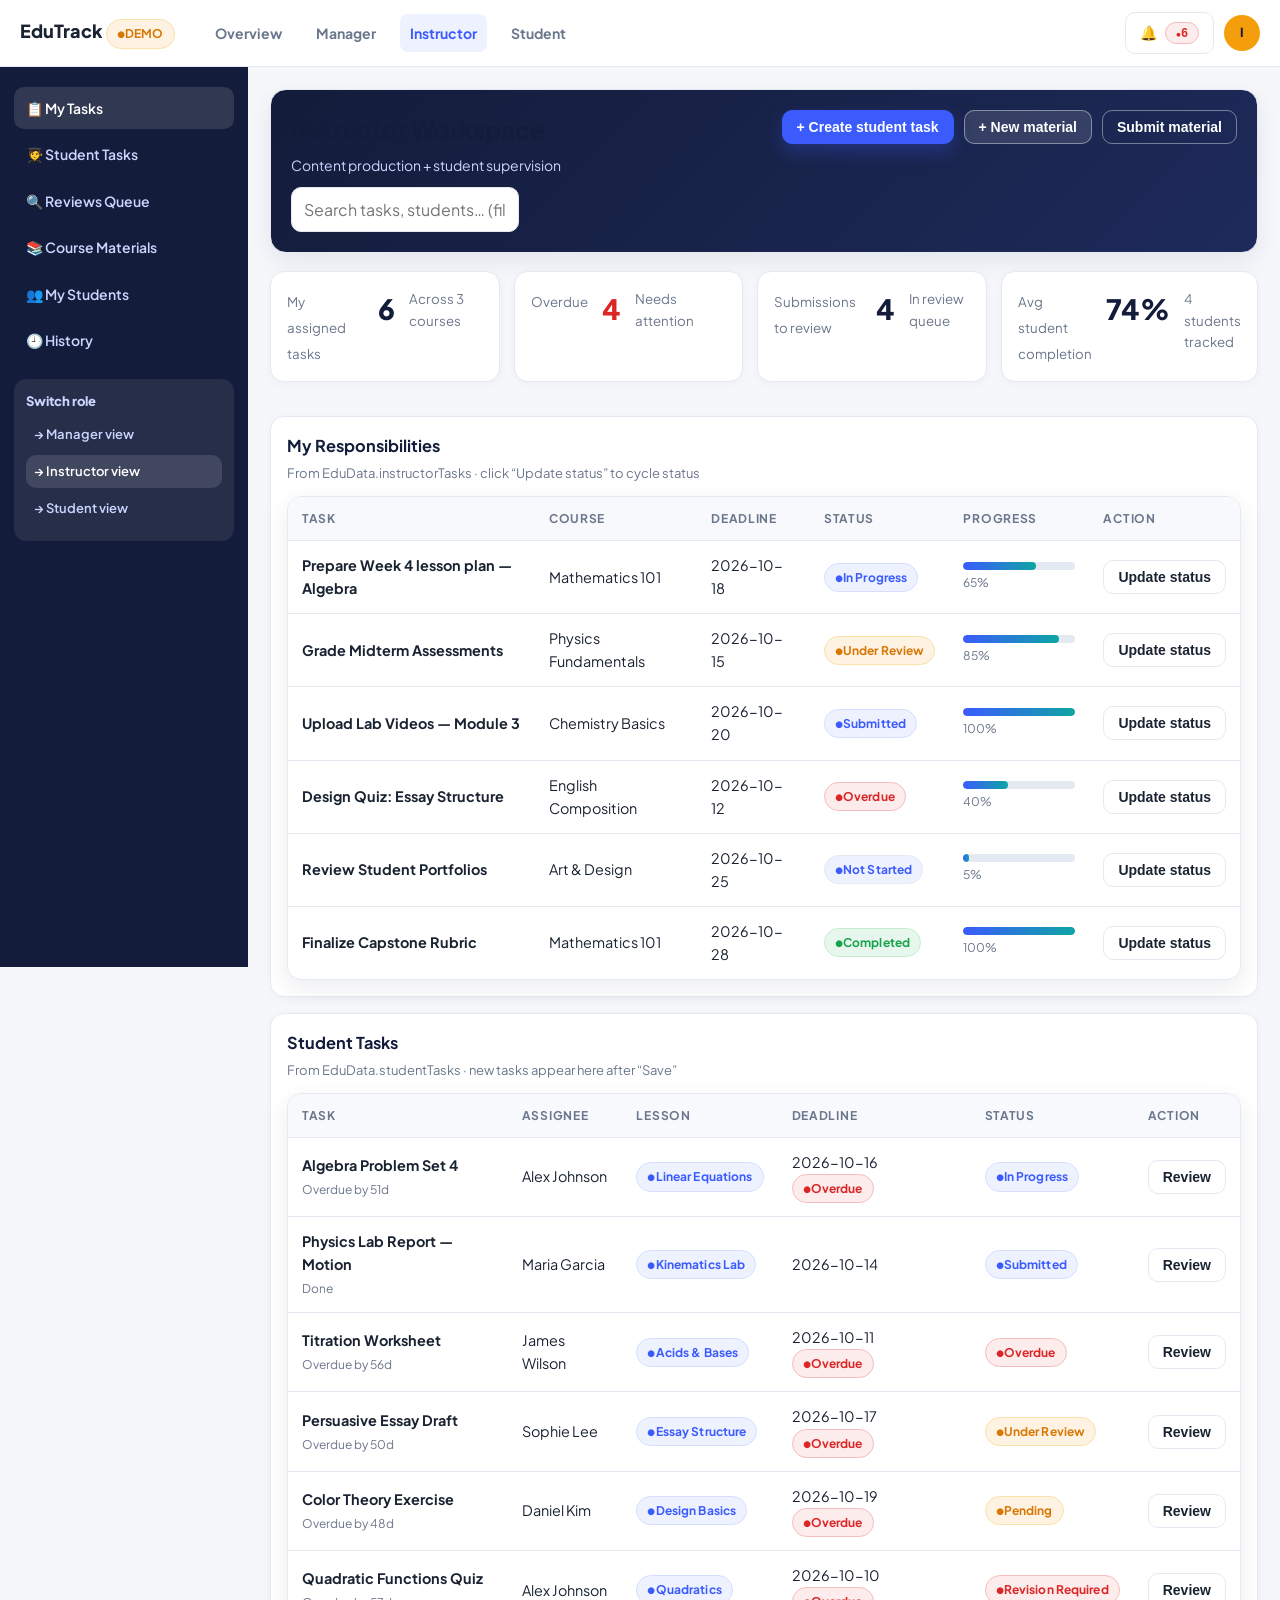
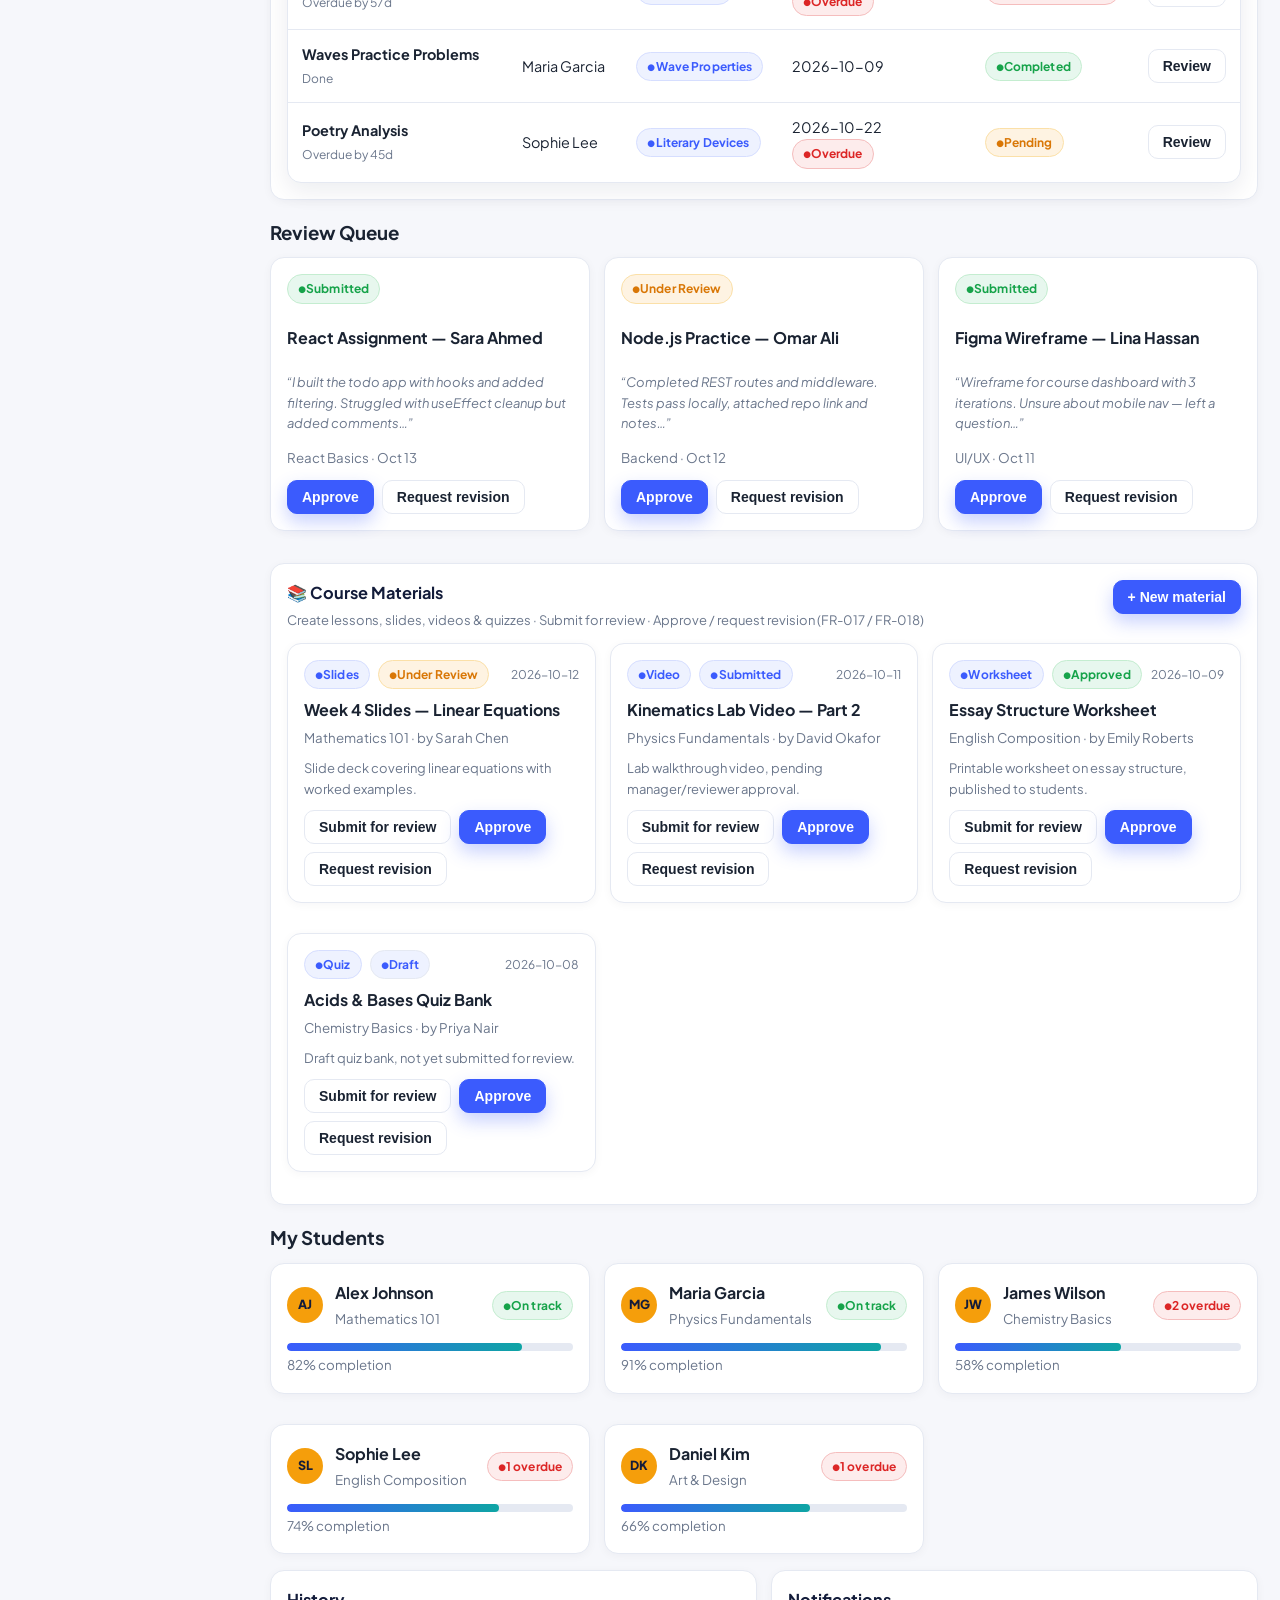
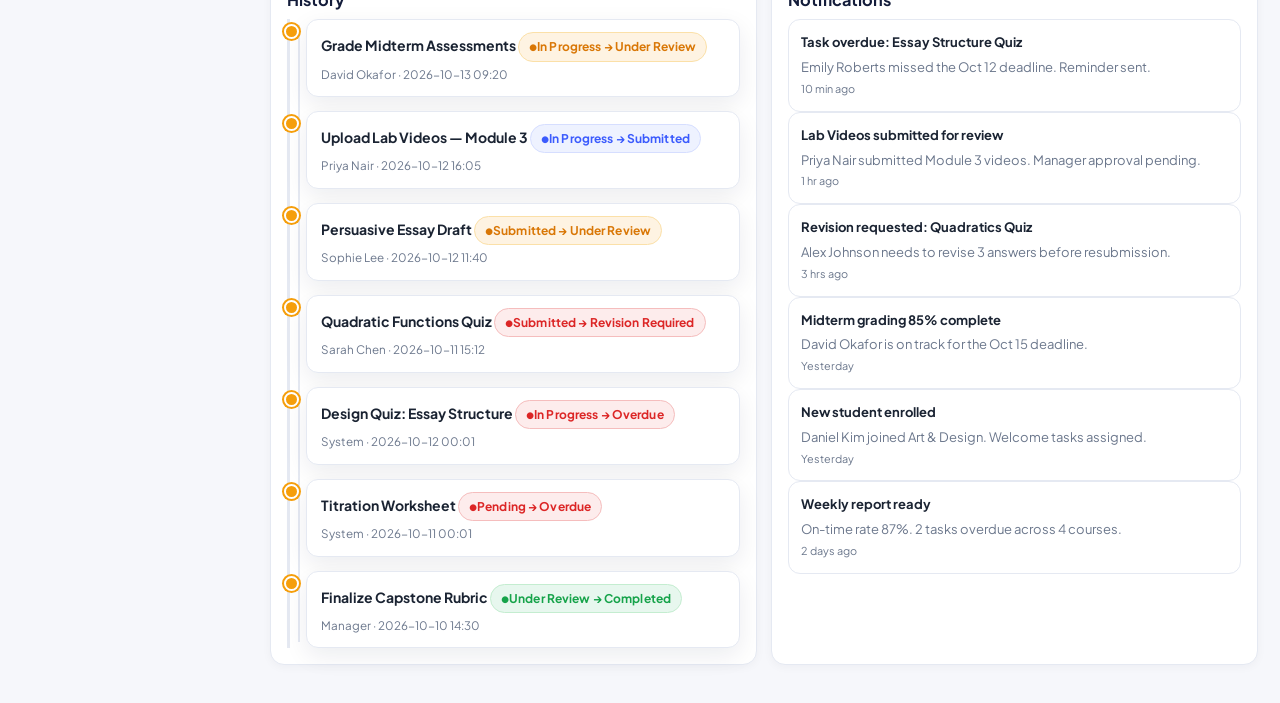
==== instructor.html @ 5b1f545c "feat: instructor and student workspaces with shared app logic - Instructor: responsibilities, studen" ====
<!DOCTYPE html>
<html lang="en">
<head>
<meta charset="UTF-8">
<meta name="viewport" content="width=device-width, initial-scale=1.0">
<title>EduTrack Demo — Instructor Workspace</title>
<link rel="stylesheet" href="css/style.css">
<link rel="preconnect" href="https://fonts.googleapis.com">
<link rel="preconnect" href="https://fonts.gstatic.com" crossorigin>
<link href="https://fonts.googleapis.com/css2?family=Plus+Jakarta+Sans:wght@400;500;600;700;800&display=swap" rel="stylesheet">
<script src="js/data.js" defer></script>
<script src="js/app.js" defer></script>
<style>
  body{font-family:'Plus Jakarta Sans',system-ui,sans-serif;background:var(--bg,#F6F7FB);color:var(--text,#1A2332);margin:0;}
  .layout{display:flex;min-height:calc(100vh - 64px);}
  .sidebar{width:240px;background:var(--navy-900,#131C3A);color:#CBD5FF;padding:20px 14px;flex-shrink:0;}
  .sidebar a{display:flex;gap:10px;align-items:center;color:#CBD5FF;text-decoration:none;padding:10px 12px;border-radius:10px;font-size:14px;font-weight:600;margin-bottom:4px;}
  .sidebar a.active,.sidebar a:hover{background:rgba(255,255,255,.12);color:#fff;}
  .sidebar .role-box{margin-top:18px;background:rgba(255,255,255,.08);border-radius:12px;padding:12px;font-size:13px;}
  .sidebar .role-box a{padding:6px 8px;font-size:13px;}
  main{flex:1;padding:22px;max-width:1200px;width:100%;}
  .topbar{display:flex;justify-content:space-between;align-items:flex-start;gap:14px;margin-bottom:18px;flex-wrap:wrap;background:linear-gradient(135deg,var(--navy-900,#131C3A),var(--navy-800,#1E2A5A));color:#fff;border-radius:16px;padding:20px;}
  .topbar h1{margin:0;font-size:24px;}
  .topbar p{margin:6px 0 0;color:#CBD5FF;font-size:14px;}
  .topbar .actions{display:flex;gap:10px;flex-wrap:wrap;}
  .kpi-row{display:grid;grid-template-columns:repeat(4,1fr);gap:14px;margin-bottom:18px;}
  .kpi-card .kpi-value{font-size:28px;font-weight:800;margin:6px 0;}
  .kpi-card small{color:var(--muted,#6B778C);}
  .table-wrap{overflow-x:auto;}
  table{width:100%;border-collapse:collapse;font-size:14px;}
  th,td{text-align:left;padding:10px 12px;border-bottom:1px solid var(--border,#E5E9F2);}
  th{color:var(--muted,#6B778C);font-size:12px;text-transform:uppercase;letter-spacing:.04em;}
  .badge{display:inline-block;padding:4px 10px;border-radius:999px;font-size:12px;font-weight:700;background:var(--primary-light,#EEF2FF);color:var(--primary,#3B5BFD);}
  .badge-primary{background:var(--primary-light,#EEF2FF);color:var(--primary,#3B5BFD);}
  .badge-success{background:#E7F7EE;color:var(--success,#16A34A);}
  .badge-warning{background:#FEF3E2;color:var(--warning,#D97706);}
  .badge-danger{background:#FDECEC;color:var(--danger,#DC2626);}
  .badge-muted{background:#EEF1F6;color:var(--muted,#6B778C);}
  .progress-track{background:var(--border,#E5E9F2);border-radius:999px;height:8px;overflow:hidden;}
  .progress-fill{background:linear-gradient(90deg,var(--primary,#3B5BFD),var(--teal,#0EA5A4));height:100%;border-radius:999px;}
  .avatar{width:36px;height:36px;border-radius:50%;background:var(--amber,#F59E0B);color:#131C3A;font-weight:800;display:flex;align-items:center;justify-content:center;flex-shrink:0;}
  .navbar{display:flex;align-items:center;gap:18px;padding:12px 20px;background:#fff;border-bottom:1px solid var(--border,#E5E9F2);position:sticky;top:0;z-index:50;}
  .nav-links{display:flex;gap:14px;margin-left:12px;}
  .nav-links a{text-decoration:none;color:var(--muted,#6B778C);font-weight:700;font-size:14px;padding:8px 10px;border-radius:8px;}
  .nav-links a.active,.nav-links a:hover{color:var(--primary,#3B5BFD);background:var(--primary-light,#EEF2FF);}
  .btn{border:1px solid var(--border,#E5E9F2);background:#fff;border-radius:10px;padding:9px 14px;font-weight:700;font-size:14px;cursor:pointer;}
  .btn-primary{background:var(--primary,#3B5BFD);color:#fff;border-color:var(--primary,#3B5BFD);}
  .btn-ghost{background:#fff;color:var(--text,#1A2332);}
  .card{background:var(--card,#fff);border:1px solid var(--border,#E5E9F2);border-radius:14px;padding:16px;margin-bottom:16px;box-shadow:0 2px 10px rgba(19,28,58,.04);}
  .grid-3{display:grid;grid-template-columns:repeat(3,1fr);gap:14px;}
  .grid-2{display:grid;grid-template-columns:repeat(2,1fr);gap:14px;}
  .bell-wrap{position:relative;}
  .bell-dropdown{position:absolute;right:0;top:44px;width:320px;background:#fff;border:1px solid var(--border,#E5E9F2);border-radius:12px;box-shadow:0 12px 32px rgba(0,0,0,.14);z-index:100;max-height:360px;overflow:auto;}
  .notification-item{padding:12px;border-bottom:1px solid var(--border,#E5E9F2);font-size:13px;}
  .timeline{border-left:3px solid var(--border,#E5E9F2);padding-left:16px;display:flex;flex-direction:column;gap:14px;}
  .timeline-item{position:relative;font-size:14px;}
  .timeline-item::before{content:'';position:absolute;left:-23px;top:4px;width:11px;height:11px;border-radius:50%;background:var(--amber,#F59E0B);border:2px solid #fff;box-shadow:0 0 0 2px var(--amber,#F59E0B);}
  .modal{position:fixed;inset:0;background:rgba(19,28,58,.55);display:flex;align-items:center;justify-content:center;z-index:200;padding:16px;}
  .modal[hidden]{display:none;}
  .modal-card{background:#fff;border-radius:16px;padding:20px;width:100%;max-width:480px;}
  .modal-card label{display:block;font-size:13px;font-weight:700;margin:10px 0 6px;}
  .modal-card input,.modal-card select{width:100%;padding:10px;border:1px solid var(--border,#E5E9F2);border-radius:10px;font:inherit;box-sizing:border-box;}
  .reveal{opacity:0;transform:translateY(12px);transition:opacity .5s ease,transform .5s ease;}
  .reveal.visible{opacity:1;transform:none;}
  .search{padding:9px 12px;border:1px solid var(--border,#E5E9F2);border-radius:10px;font:inherit;min-width:200px;}
  .menu-btn{display:none;}
  @media(max-width:980px){.kpi-row{grid-template-columns:repeat(2,1fr);}.grid-3,.grid-2{grid-template-columns:1fr;}}
  @media(max-width:820px){
    .sidebar{position:fixed;left:0;top:0;bottom:0;z-index:150;transform:translateX(-105%);transition:transform .25s ease;height:100vh;overflow:auto;}
    .sidebar.open{transform:none;}
    .menu-btn{display:inline-block;}
    .nav-links{display:none;}
    main{padding:14px;}
  }
</style>
</head>
<body>
<nav class="navbar">
  <button class="btn btn-ghost menu-btn" data-sidebar-toggle aria-label="Toggle sidebar">☰</button>
  <div style="font-weight:800;font-size:18px;">EduTrack <span class="badge badge-warning">DEMO</span></div>
  <div class="nav-links">
    <a href="index.html">Overview</a>
    <a href="manager.html">Manager</a>
    <a href="instructor.html" class="active">Instructor</a>
    <a href="student.html">Student</a>
  </div>
  <div style="margin-left:auto;display:flex;gap:10px;align-items:center;">
    <div class="bell-wrap">
      <button class="btn btn-ghost" data-bell id="bellBtn" aria-label="Notifications">🔔 <span class="badge badge-danger" id="bellCount" data-bell-count>4</span></button>
      <div id="bellDropdown" data-bell-dropdown class="bell-dropdown" hidden>
        <div class="notification-item"><strong>New submission</strong><p style="color:var(--muted)">Sara submitted React Assignment</p></div>
        <div class="notification-item"><strong>Deadline approaching</strong><p style="color:var(--muted)">State Management lesson due soon</p></div>
      </div>
    </div>
    <div class="avatar" title="Instructor">I</div>
  </div>
</nav>

<div class="layout">
  <aside class="sidebar" id="sidebar">
    <a href="#my-tasks" class="active">📋 My Tasks</a>
    <a href="#student-tasks">🧑‍🎓 Student Tasks</a>
    <a href="#reviews">🔍 Reviews Queue</a>
    <a href="#materials">📚 Course Materials</a>
    <a href="#students">👥 My Students</a>
    <a href="#history">🕘 History</a>
    <div class="role-box">
      <div style="font-weight:800;margin-bottom:6px;">Switch role</div>
      <a href="manager.html">→ Manager view</a>
      <a href="instructor.html" class="active">→ Instructor view</a>
      <a href="student.html">→ Student view</a>
    </div>
  </aside>

  <main>
    <div class="topbar reveal visible">
      <div>
        <h1>Instructor Workspace</h1>
        <p>Content production + student supervision</p>
        <div style="margin-top:10px;"><input id="searchInput" data-search class="search" placeholder="Search tasks, students… (filters tables)"></div>
      </div>
      <div class="actions">
        <button class="btn btn-primary" id="openTaskModalBtn">+ Create student task</button>
        <button class="btn btn-ghost" id="openMaterialModalBtn" style="color:#fff;border-color:rgba(255,255,255,.4);background:rgba(255,255,255,.12);">+ New material</button>
        <button class="btn btn-ghost" id="submitMaterialBtn" style="color:#fff;border-color:rgba(255,255,255,.4);background:transparent;">Submit material</button>
      </div>
    </div>

    <div class="kpi-row">
      <div class="card kpi-card reveal"><div><small>My assigned tasks</small></div><div class="kpi-value" id="kpiMyTasks" data-count="5">5</div><small>Across 3 courses</small></div>
      <div class="card kpi-card reveal"><div><small>Overdue</small></div><div class="kpi-value" id="kpiOverdue" data-count="1" style="color:var(--danger)">1</div><small>Needs attention</small></div>
      <div class="card kpi-card reveal"><div><small>Submissions to review</small></div><div class="kpi-value" id="kpiToReview" data-count="3">3</div><small>In review queue</small></div>
      <div class="card kpi-card reveal"><div><small>Avg student completion</small></div><div class="kpi-value" id="kpiAvgCompletion" data-count="68" data-suffix="%">68%</div><small>4 students tracked</small></div>
    </div>

    <div class="card reveal" id="my-tasks">
      <h3 style="margin:0 0 4px;">My Responsibilities</h3>
      <p style="color:var(--muted);font-size:13px;margin:0 0 12px;">From EduData.instructorTasks · click “Update status” to cycle status</p>
      <div class="table-wrap">
        <table>
          <thead><tr><th>Task</th><th>Course</th><th>Deadline</th><th>Status</th><th>Progress</th><th>Action</th></tr></thead>
          <tbody id="instructorTasksBody">
            <tr data-searchable><td><strong>Design Quiz: React Basics</strong></td><td>Frontend</td><td>2026-10-18</td><td><span class="badge badge-primary">In Progress</span></td><td><div class="progress-track"><div class="progress-fill" data-progress="60" style="width:60%"></div></div><small>60%</small></td><td><button class="btn btn-ghost" onclick="EduApp.toast('Status updated')">Update status</button></td></tr>
            <tr data-searchable><td><strong>Record Lesson: State Management</strong></td><td>Frontend</td><td>2026-10-12</td><td><span class="badge badge-danger">Overdue</span></td><td><div class="progress-track"><div class="progress-fill" data-progress="30" style="width:30%"></div></div><small>30%</small></td><td><button class="btn btn-ghost" onclick="EduApp.toast('Status updated')">Update status</button></td></tr>
            <tr data-searchable><td><strong>Review Curriculum: Node.js</strong></td><td>Backend</td><td>2026-10-20</td><td><span class="badge badge-muted">Not Started</span></td><td><div class="progress-track"><div class="progress-fill" data-progress="0" style="width:0%"></div></div><small>0%</small></td><td><button class="btn btn-ghost" onclick="EduApp.toast('Status updated')">Update status</button></td></tr>
            <tr data-searchable><td><strong>Prepare Slides: UI/UX Principles</strong></td><td>Design</td><td>2026-10-22</td><td><span class="badge badge-success">Completed</span></td><td><div class="progress-track"><div class="progress-fill" data-progress="100" style="width:100%"></div></div><small>100%</small></td><td><button class="btn btn-ghost" onclick="EduApp.toast('Status updated')">Update status</button></td></tr>
            <tr data-searchable><td><strong>Submit Monthly Report</strong></td><td>Admin</td><td>2026-10-16</td><td><span class="badge badge-warning">Under Review</span></td><td><div class="progress-track"><div class="progress-fill" data-progress="80" style="width:80%"></div></div><small>80%</small></td><td><button class="btn btn-ghost" onclick="EduApp.toast('Status updated')">Update status</button></td></tr>
          </tbody>
        </table>
      </div>
    </div>

    <div class="card reveal" id="student-tasks">
      <h3 style="margin:0 0 4px;">Student Tasks</h3>
      <p style="color:var(--muted);font-size:13px;margin:0 0 12px;">From EduData.studentTasks · new tasks appear here after “Save”</p>
      <div class="table-wrap">
        <table>
          <thead><tr><th>Task</th><th>Assignee</th><th>Lesson</th><th>Deadline</th><th>Status</th><th>Action</th></tr></thead>
          <tbody id="studentTasksBody">
            <tr data-searchable><td><strong>Complete React Assignment</strong><br><small>Due in 2d</small></td><td>Sara Ahmed</td><td><span class="badge badge-primary">React Basics</span></td><td>2026-10-15</td><td><span class="badge badge-success">Submitted</span></td><td><button class="btn btn-ghost">Review</button></td></tr>
            <tr data-searchable><td><strong>Build Portfolio Page</strong><br><small>Due in 5d</small></td><td>Sara Ahmed</td><td><span class="badge badge-primary">HTML &amp; CSS</span></td><td>2026-10-18</td><td><span class="badge badge-primary">In Progress</span></td><td><button class="btn btn-ghost">Review</button></td></tr>
            <tr data-searchable><td><strong>Quiz: JS Fundamentals</strong><br><small>Overdue</small></td><td>Sara Ahmed</td><td><span class="badge badge-primary">JavaScript</span></td><td>2026-10-10</td><td><span class="badge badge-danger">Revision Required</span></td><td><button class="btn btn-ghost">Review</button></td></tr>
            <tr data-searchable><td><strong>Node.js Practice Set</strong><br><small>Due in 6d</small></td><td>Omar Ali</td><td><span class="badge badge-primary">Backend</span></td><td>2026-10-19</td><td><span class="badge badge-warning">Pending</span></td><td><button class="btn btn-ghost">Review</button></td></tr>
          </tbody>
        </table>
      </div>
    </div>

    <h3 id="reviews" style="margin:18px 0 10px;">Review Queue</h3>
    <div class="grid-3" id="reviewQueue">
      <div class="card reveal" data-review-card data-student="Sara Ahmed" data-status="Submitted">
        <span class="badge badge-success" data-review-status>Submitted</span>
        <h4>React Assignment — Sara Ahmed</h4>
        <p style="color:var(--muted);font-size:13px;font-style:italic;">“I built the todo app with hooks and added filtering. Struggled with useEffect cleanup but added comments…”</p>
        <small style="color:var(--muted)">React Basics · Oct 13</small>
        <div style="display:flex;gap:8px;margin-top:10px;"><button class="btn btn-primary" data-approve>Approve</button><button class="btn btn-ghost" data-revise>Request revision</button></div>
      </div>
      <div class="card reveal" data-review-card data-student="Omar Ali" data-status="Under Review">
        <span class="badge badge-warning" data-review-status>Under Review</span>
        <h4>Node.js Practice — Omar Ali</h4>
        <p style="color:var(--muted);font-size:13px;font-style:italic;">“Completed REST routes and middleware. Tests pass locally, attached repo link and notes…”</p>
        <small style="color:var(--muted)">Backend · Oct 12</small>
        <div style="display:flex;gap:8px;margin-top:10px;"><button class="btn btn-primary" data-approve>Approve</button><button class="btn btn-ghost" data-revise>Request revision</button></div>
      </div>
      <div class="card reveal" data-review-card data-student="Lina Hassan" data-status="Submitted">
        <span class="badge badge-success" data-review-status>Submitted</span>
        <h4>Figma Wireframe — Lina Hassan</h4>
        <p style="color:var(--muted);font-size:13px;font-style:italic;">“Wireframe for course dashboard with 3 iterations. Unsure about mobile nav — left a question…”</p>
        <small style="color:var(--muted)">UI/UX · Oct 11</small>
        <div style="display:flex;gap:8px;margin-top:10px;"><button class="btn btn-primary" data-approve>Approve</button><button class="btn btn-ghost" data-revise>Request revision</button></div>
      </div>
    </div>

    <div class="card reveal" id="materials" style="margin-top:16px;">
      <div style="display:flex;justify-content:space-between;align-items:flex-start;gap:12px;flex-wrap:wrap;">
        <div>
          <h3 style="margin:0 0 4px;">📚 Course Materials</h3>
          <p style="color:var(--muted);font-size:13px;margin:0 0 12px;">Create lessons, slides, videos & quizzes · Submit for review · Approve / request revision (FR-017 / FR-018)</p>
        </div>
        <button class="btn btn-primary" data-open-material>+ New material</button>
      </div>
      <div class="grid-3" id="materialsList">
        <div class="card reveal"><strong>Loading materials…</strong><p style="color:var(--muted);font-size:13px;">From EduData.materials</p></div>
      </div>
    </div>

    <h3 id="students" style="margin:18px 0 10px;">My Students</h3>
    <div class="grid-3" id="studentsGrid">
      <div class="card reveal" data-searchable><div style="display:flex;gap:12px;align-items:center;"><div class="avatar">SA</div><div><strong>Sara Ahmed</strong><br><small style="color:var(--muted)">Frontend</small></div><span class="badge badge-danger" style="margin-left:auto;">1 overdue</span></div><div style="margin-top:12px;"><div class="progress-track"><div class="progress-fill" data-progress="78" style="width:78%"></div></div><small>78% completion</small></div></div>
      <div class="card reveal" data-searchable><div style="display:flex;gap:12px;align-items:center;"><div class="avatar">OA</div><div><strong>Omar Ali</strong><br><small style="color:var(--muted)">Backend</small></div><span class="badge badge-success" style="margin-left:auto;">On track</span></div><div style="margin-top:12px;"><div class="progress-track"><div class="progress-fill" data-progress="62" style="width:62%"></div></div><small>62% completion</small></div></div>
      <div class="card reveal" data-searchable><div style="display:flex;gap:12px;align-items:center;"><div class="avatar">LH</div><div><strong>Lina Hassan</strong><br><small style="color:var(--muted)">Design</small></div><span class="badge badge-danger" style="margin-left:auto;">2 overdue</span></div><div style="margin-top:12px;"><div class="progress-track"><div class="progress-fill" data-progress="45" style="width:45%"></div></div><small>45% completion</small></div></div>
    </div>

    <div class="grid-2" id="history">
      <div class="card reveal">
        <h3 style="margin-top:0;">History</h3>
        <div class="timeline" id="historyTimeline">
          <div class="timeline-item"><strong>Approved Sara’s React draft</strong><p style="color:var(--muted)">Left inline feedback on hooks usage</p><small>Oct 12, 2026</small></div>
          <div class="timeline-item"><strong>Created task: Node.js Practice</strong><br><small>Oct 10, 2026</small></div>
          <div class="timeline-item"><strong>Requested revision: JS Quiz</strong><br><small>Oct 9, 2026</small></div>
          <div class="timeline-item"><strong>Uploaded slides: UI/UX Principles</strong><br><small>Oct 7, 2026</small></div>
        </div>
      </div>
      <div class="card reveal">
        <h3 style="margin-top:0;">Notifications</h3>
        <div id="notificationsPanel">
          <div class="notification-item"><strong>New submission</strong><p style="color:var(--muted)">Sara submitted React Assignment</p></div>
          <div class="notification-item"><strong>Overdue alert</strong><p style="color:var(--muted)">Lina has 2 overdue tasks</p></div>
          <div class="notification-item"><strong>Manager note</strong><p style="color:var(--muted)">Monthly report under review</p></div>
        </div>
      </div>
    </div>
  </main>
</div>

<!-- Create Student Task modal (pure HTML dialog div) -->
<div id="taskModal" class="modal" hidden role="dialog" aria-modal="true" aria-labelledby="taskModalTitle">
  <div class="modal-card">
    <div style="display:flex;justify-content:space-between;align-items:center;">
      <h3 id="taskModalTitle" style="margin:0;">Create student task</h3>
      <button class="btn btn-ghost" id="closeTaskModalBtn" aria-label="Close">✕</button>
    </div>
    <form id="taskModalForm">
      <label for="taskTitle">Title</label>
      <input id="taskTitle" name="title" placeholder="e.g. Practice: useEffect cleanup" required>
      <label for="taskLesson">Lesson</label>
      <select id="taskLesson" name="lesson">
        <option value="React Basics">React Basics</option>
        <option value="JavaScript">JavaScript</option>
        <option value="HTML & CSS">HTML &amp; CSS</option>
        <option value="Backend">Backend</option>
        <option value="UI/UX">UI/UX</option>
      </select>
      <label for="taskAssignee">Assignee</label>
      <select id="taskAssignee" name="assignee">
        <option value="Sara Ahmed">Sara Ahmed</option>
        <option value="Omar Ali">Omar Ali</option>
        <option value="Lina Hassan">Lina Hassan</option>
        <option value="Karim Nasser">Karim Nasser</option>
      </select>
      <label for="taskDeadline">Deadline</label>
      <input id="taskDeadline" name="deadline" type="date" value="2026-10-22">
      <div style="display:flex;gap:10px;margin-top:16px;justify-content:flex-end;">
        <button type="button" class="btn btn-ghost" id="cancelTaskModalBtn">Cancel</button>
        <button type="submit" class="btn btn-primary">Save task</button>
      </div>
    </form>
  </div>
</div>

<!-- Create Course Material modal -->
<div id="materialModal" class="modal" hidden role="dialog" aria-modal="true" aria-labelledby="materialModalTitle">
  <div class="modal-card">
    <div style="display:flex;justify-content:space-between;align-items:center;">
      <h3 id="materialModalTitle" style="margin:0;">Create course material</h3>
      <button class="btn btn-ghost" id="closeMaterialModalBtn" aria-label="Close">✕</button>
    </div>
    <p style="color:var(--muted);font-size:13px;margin:6px 0 0;">Saved to demo list & submitted for review. Persists via localStorage.</p>
    <form id="materialForm">
      <label for="matTitle">Title</label>
      <input id="matTitle" name="title" placeholder="e.g. Week 5 Slides — State Management" required>
      <div style="display:grid;grid-template-columns:1fr 1fr;gap:10px;">
        <div>
          <label for="matCourse">Course</label>
          <select id="matCourse" name="course"></select>
        </div>
        <div>
          <label for="matType">Type</label>
          <select id="matType" name="type">
            <option>Slides</option>
            <option>Video</option>
            <option>Worksheet</option>
            <option>Quiz</option>
            <option>Doc</option>
          </select>
        </div>
      </div>
      <div style="display:grid;grid-template-columns:1fr 1fr;gap:10px;">
        <div>
          <label for="matOwner">Author</label>
          <input id="matOwner" name="owner" placeholder="e.g. Sarah Chen" value="Sarah Chen">
        </div>
        <div>
          <label for="matLink">Link / file URL (optional)</label>
          <input id="matLink" name="link" type="url" placeholder="https://…">
        </div>
      </div>
      <label for="matDesc">Description</label>
      <input id="matDesc" name="desc" placeholder="What does this material cover?">
      <div style="display:flex;gap:10px;margin-top:16px;justify-content:flex-end;">
        <button type="button" class="btn btn-ghost" id="cancelMaterialModalBtn">Cancel</button>
        <button type="submit" class="btn btn-primary">Create & submit</button>
      </div>
    </form>
  </div>
</div>
</body>
</html>
---- css/style.css ----
@import url('https://fonts.googleapis.com/css2?family=Plus+Jakarta+Sans:wght@400;500;600;700;800&family=Inter:wght@400;500;600;700&display=swap');

:root{
  --navy-900:#131C3A;
  --navy-800:#1E2A5A;
  --primary:#3B5BFD;
  --primary-light:#EEF2FF;
  --teal:#0EA5A4;
  --amber:#F59E0B;
  --bg:#F6F7FB;
  --card:#fff;
  --text:#1A2332;
  --muted:#6B778C;
  --success:#16A34A;
  --warning:#D97706;
  --danger:#DC2626;
  --border:#E5E9F2;
  --radius:14px;
  --shadow:0 8px 24px rgba(19,28,58,.08);
}

*{box-sizing:border-box}
html{scroll-behavior:smooth}
body{
  margin:0;
  font-family:"Plus Jakarta Sans","Inter",system-ui,-apple-system,"Segoe UI",Roboto,sans-serif;
  background:var(--bg);
  color:var(--text);
  line-height:1.6;
  -webkit-font-smoothing:antialiased;
}
a{color:inherit;text-decoration:none}
img,svg{max-width:100%;display:block}
.container{max-width:1160px;margin:0 auto;padding:0 20px}

/* ===== Navbar ===== */
.navbar{
  position:sticky;top:0;z-index:50;
  background:rgba(255,255,255,.86);
  backdrop-filter:blur(12px);
  -webkit-backdrop-filter:blur(12px);
  border-bottom:1px solid var(--border);
}
.navbar-inner{
  max-width:1160px;margin:0 auto;padding:12px 20px;
  display:flex;align-items:center;gap:18px;
}
.brand{display:flex;align-items:center;gap:10px;font-weight:800;font-size:1.2rem;color:var(--navy-900);letter-spacing:-.02em}
.brand-mark{
  width:36px;height:36px;border-radius:10px;flex:0 0 36px;
  background:linear-gradient(135deg,var(--navy-900),var(--primary));
  display:flex;align-items:center;justify-content:center;color:#fff;
}
.brand-mark svg{width:20px;height:20px}
.demo-pill{
  font-size:.65rem;font-weight:800;letter-spacing:.08em;
  background:var(--primary-light);color:var(--primary);
  border:1px solid #DDE4FF;border-radius:999px;padding:3px 9px;
}
.nav-links{display:flex;align-items:center;gap:4px;margin-left:12px}
.nav-links a{
  padding:8px 13px;border-radius:9px;font-weight:600;font-size:.92rem;color:var(--muted);
}
.nav-links a:hover{background:var(--primary-light);color:var(--navy-900)}
.nav-links a.active{background:var(--navy-900);color:#fff}
.nav-actions{margin-left:auto;display:flex;align-items:center;gap:10px}
.nav-toggle{display:none;border:1px solid var(--border);background:#fff;border-radius:10px;padding:8px 10px;font-size:1.1rem;cursor:pointer}

/* ===== Buttons ===== */
.btn{
  display:inline-flex;align-items:center;justify-content:center;gap:8px;
  padding:11px 18px;border-radius:11px;border:1px solid transparent;
  font-weight:700;font-size:.93rem;cursor:pointer;line-height:1;
  transition:transform .12s ease, box-shadow .12s ease, background .12s ease;
  white-space:nowrap;
}
.btn:hover{transform:translateY(-1px)}
.btn-primary{background:var(--primary);color:#fff;box-shadow:0 8px 18px rgba(59,91,253,.28)}
.btn-primary:hover{background:#2F4DE8}
.btn-ghost{background:#fff;border-color:var(--border);color:var(--navy-900)}
.btn-ghost:hover{border-color:var(--primary);color:var(--primary)}
.btn-white{background:#fff;color:var(--navy-900);border-color:#fff}
.btn-white:hover{background:var(--primary-light)}

/* ===== Badges ===== */
.badge{
  display:inline-flex;align-items:center;gap:6px;
  font-size:.75rem;font-weight:700;padding:4px 10px;border-radius:999px;
  border:1px solid transparent;letter-spacing:.01em;white-space:nowrap;
}
.badge::before{content:"●";font-size:.55rem;line-height:1}
.badge-success{background:#EAFBEF;color:var(--success);border-color:#C4EDD0}
.badge-warning{background:#FFF7E6;color:var(--warning);border-color:#FBE0A8}
.badge-danger{background:#FDECEC;color:var(--danger);border-color:#F5BDBD}
.badge-info{background:var(--primary-light);color:var(--primary);border-color:#D6DEFF}
.badge-neutral{background:#F1F3F8;color:var(--muted);border-color:var(--border)}

/* ===== Cards & grids ===== */
.card{
  background:var(--card);border:1px solid var(--border);
  border-radius:var(--radius);box-shadow:var(--shadow);padding:20px;
}
.grid-2{display:grid;grid-template-columns:repeat(2,1fr);gap:18px}
.grid-3{display:grid;grid-template-columns:repeat(3,1fr);gap:18px}
.grid-4{display:grid;grid-template-columns:repeat(4,1fr);gap:16px}
@media(max-width:900px){
  .grid-4{grid-template-columns:repeat(2,1fr)}
  .grid-3{grid-template-columns:1fr 1fr}
  .grid-2{grid-template-columns:1fr}
}
@media(max-width:620px){
  .grid-3,.grid-4{grid-template-columns:1fr}
}

/* ===== KPI ===== */
.kpi-card{
  background:var(--card);border:1px solid var(--border);
  border-radius:var(--radius);box-shadow:var(--shadow);
  padding:18px;display:flex;gap:14px;align-items:flex-start;
}
.kpi-icon{
  width:44px;height:44px;flex:0 0 44px;border-radius:12px;
  display:flex;align-items:center;justify-content:center;color:#fff;
}
.kpi-icon svg{width:22px;height:22px}
.kpi-label{font-size:.82rem;color:var(--muted);font-weight:600}
.kpi-value{font-size:1.5rem;font-weight:800;color:var(--navy-900);line-height:1.1}
.kpi-sub{font-size:.82rem;color:var(--muted)}

/* ===== Tables ===== */
.table-wrap{
  background:var(--card);border:1px solid var(--border);
  border-radius:var(--radius);box-shadow:var(--shadow);overflow:auto;
}
.table-wrap table{width:100%;border-collapse:collapse;min-width:640px;font-size:.9rem}
.table-wrap table th{
  text-align:left;font-size:.75rem;letter-spacing:.06em;text-transform:uppercase;
  color:var(--muted);background:#F8F9FC;padding:12px 14px;border-bottom:1px solid var(--border);
  white-space:nowrap;
}
.table-wrap table td{padding:13px 14px;border-bottom:1px solid var(--border);vertical-align:middle}
.table-wrap table tr:last-child td{border-bottom:0}
.table-wrap table tr:hover td{background:#FAFBFF}

/* ===== Progress ===== */
.progress-track{
  height:9px;background:#EAF0FF;border-radius:999px;overflow:hidden;min-width:110px;
}
.progress-fill{
  height:100%;border-radius:999px;
  background:linear-gradient(90deg,var(--primary),#7A90FF);
  transition:width .8s ease;
}
.progress-fill.teal{background:linear-gradient(90deg,var(--teal),#4ADE80)}
.progress-fill.amber{background:linear-gradient(90deg,var(--amber),#FBBF24)}
.progress-fill.danger{background:linear-gradient(90deg,var(--danger),#F87171)}

/* ===== Avatar ===== */
.avatar{
  width:36px;height:36px;border-radius:50%;flex:0 0 36px;
  display:inline-flex;align-items:center;justify-content:center;
  font-size:.78rem;font-weight:800;color:#fff;
  background:linear-gradient(135deg,var(--navy-800),var(--primary));
}

/* ===== Layout / Sidebar / Topbar ===== */
.layout{display:flex;min-height:100vh}
.sidebar{
  width:248px;flex:0 0 248px;background:var(--navy-900);color:#CBD3E8;
  padding:20px 14px;position:sticky;top:0;height:100vh;overflow:auto;
}
.sidebar .side-brand{display:flex;align-items:center;gap:10px;color:#fff;font-weight:800;margin:4px 8px 18px}
.sidebar nav{display:flex;flex-direction:column;gap:6px}
.sidebar a{
  display:flex;align-items:center;gap:10px;padding:10px 12px;border-radius:10px;
  color:#CBD3E8;font-weight:600;font-size:.92rem;
}
.sidebar a svg{width:18px;height:18px;opacity:.9}
.sidebar a:hover{background:rgba(255,255,255,.08);color:#fff}
.sidebar a.active{background:var(--primary);color:#fff}
.side-section{font-size:.7rem;letter-spacing:.1em;text-transform:uppercase;color:#8A94B3;margin:16px 10px 6px;font-weight:700}
.main{flex:1;min-width:0;padding:22px;max-width:1180px}
.topbar{
  background:var(--card);border:1px solid var(--border);border-radius:var(--radius);
  box-shadow:var(--shadow);padding:12px 16px;margin-bottom:18px;
  display:flex;align-items:center;gap:12px;
}
.topbar h1{font-size:1.15rem;margin:0;color:var(--navy-900)}
.topbar .spacer{flex:1}
.bell{position:relative}
.bell-btn{border:1px solid var(--border);background:#fff;border-radius:10px;padding:8px 10px;cursor:pointer}
.bell-dot{position:absolute;top:6px;right:7px;width:9px;height:9px;border-radius:50%;background:var(--danger);border:2px solid #fff}
.bell-menu{
  position:absolute;right:0;top:44px;width:320px;background:#fff;border:1px solid var(--border);
  border-radius:12px;box-shadow:var(--shadow);padding:8px;display:none;z-index:20;
}
.bell-menu.open{display:block}

/* ===== Timeline ===== */
.timeline{position:relative;padding-left:26px;display:flex;flex-direction:column;gap:14px}
.timeline::before{content:"";position:absolute;left:8px;top:6px;bottom:6px;width:2px;background:var(--border)}
.timeline-item{position:relative;background:var(--card);border:1px solid var(--border);border-radius:12px;padding:12px 14px;box-shadow:var(--shadow)}
.timeline-item .dot{
  position:absolute;left:-24px;top:16px;width:14px;height:14px;border-radius:50%;
  background:var(--primary);border:3px solid #fff;box-shadow:0 0 0 2px var(--primary);
}
.timeline-item .dot.teal{background:var(--teal);box-shadow:0 0 0 2px var(--teal)}
.timeline-item .dot.amber{background:var(--amber);box-shadow:0 0 0 2px var(--amber)}
.timeline-item .dot.green{background:var(--success);box-shadow:0 0 0 2px var(--success)}

/* ===== Notifications ===== */
.notification-item{
  display:flex;gap:12px;align-items:flex-start;
  background:var(--card);border:1px solid var(--border);border-radius:12px;
  padding:14px;box-shadow:var(--shadow);
}
.notification-item .n-icon{
  width:38px;height:38px;flex:0 0 38px;border-radius:10px;
  display:flex;align-items:center;justify-content:center;background:var(--primary-light);
}
.notification-item .n-icon svg{width:19px;height:19px}
.notification-item h4{margin:0 0 3px;font-size:.94rem}
.notification-item p{margin:0;color:var(--muted);font-size:.86rem}
.notification-item time{font-size:.75rem;color:var(--muted)}

/* ===== Hero / Section / Footer ===== */
.hero{
  background:linear-gradient(135deg,var(--navy-900) 0%,var(--navy-800) 45%,#3550D8 100%);
  color:#fff;border-radius:20px;margin:20px auto 0;overflow:hidden;position:relative;
}
.hero::after{
  content:"";position:absolute;right:-120px;top:-120px;width:380px;height:380px;border-radius:50%;
  background:radial-gradient(circle,rgba(245,158,11,.45),transparent 65%);
}
.hero::before{
  content:"";position:absolute;left:-90px;bottom:-140px;width:340px;height:340px;border-radius:50%;
  background:radial-gradient(circle,rgba(14,165,164,.4),transparent 65%);
}
.hero-grid{
  position:relative;z-index:1;display:grid;grid-template-columns:1.05fr .95fr;gap:28px;
  padding:52px 36px;align-items:center;
}
.eyebrow{
  display:inline-flex;align-items:center;gap:8px;
  background:rgba(255,255,255,.12);border:1px solid rgba(255,255,255,.2);
  padding:6px 12px;border-radius:999px;font-size:.78rem;font-weight:700;letter-spacing:.02em;
}
.hero h1{font-size:2.7rem;line-height:1.08;margin:16px 0 12px;letter-spacing:-.03em}
.hero h1 span{color:var(--amber)}
.hero p.lead{color:#CBD3E8;font-size:1.03rem;max-width:52ch}
.hero-ctas{display:flex;gap:10px;flex-wrap:wrap;margin:20px 0}
.hero-stats{display:flex;gap:22px;flex-wrap:wrap;margin-top:18px}
.hero-stats .stat b{display:block;font-size:1.35rem}
.hero-stats .stat span{color:#AAB4D1;font-size:.84rem}
.hero-visual{
  background:#fff;color:var(--text);border-radius:16px;padding:18px;box-shadow:0 20px 60px rgba(0,0,0,.28);
}
.mock-bar{display:flex;align-items:center;gap:10px;margin-bottom:10px}
.mock-dots{display:flex;gap:6px}
.mock-dots i{width:10px;height:10px;border-radius:50%;display:block}
.mock-row{display:flex;justify-content:space-between;align-items:center;font-size:.84rem;font-weight:600;margin:10px 0 6px}
.mock-card{border:1px solid var(--border);border-radius:12px;padding:12px;margin-top:10px;background:#FAFBFF}
.mock-card.overdue{border-color:#F5BDBD;background:#FFF5F5}

.section{padding:46px 0 8px}
.section-head{max-width:720px;margin-bottom:20px}
.section-head h2{font-size:1.7rem;margin:6px 0 8px;letter-spacing:-.02em;color:var(--navy-900)}
.section-head p{color:var(--muted);margin:0}
.kicker{font-size:.76rem;font-weight:800;letter-spacing:.1em;text-transform:uppercase;color:var(--primary)}
.feature-icon{width:44px;height:44px;border-radius:12px;display:flex;align-items:center;justify-content:center;margin-bottom:12px;color:#fff}
.feature-icon svg{width:22px;height:22px}
.card h3{margin:6px 0 6px;font-size:1.02rem;color:var(--navy-900)}
.card p{color:var(--muted);font-size:.9rem;margin:0 0 10px}
.cap-list{list-style:none;margin:10px 0 14px;padding:0;display:flex;flex-direction:column;gap:7px;color:#33415E;font-size:.89rem}
.cap-list li{display:flex;gap:8px;align-items:flex-start}
.cap-list li::before{content:"✓";color:var(--success);font-weight:800}
.link-arrow{font-weight:800;color:var(--primary);font-size:.9rem}
.link-arrow:hover{text-decoration:underline}
.rule-pill{
  background:#fff;border:1px solid var(--border);border-radius:12px;padding:12px 14px;
  box-shadow:var(--shadow);font-size:.87rem;
}
.rule-pill b{display:block;color:var(--navy-900);font-size:.84rem;margin-bottom:2px}
.scope-col{padding:22px}
.scope-col h3{margin-top:0}
.scope-col ul{margin:0;padding-left:18px;color:#33415E;font-size:.9rem;display:flex;flex-direction:column;gap:8px}
.cta-band{
  background:linear-gradient(135deg,var(--navy-900),var(--primary));
  color:#fff;border-radius:18px;padding:34px;display:flex;align-items:center;gap:18px;flex-wrap:wrap;
  margin-top:28px;
}
.footer{
  margin-top:44px;border-top:1px solid var(--border);background:#fff;
}
.footer-inner{
  max-width:1160px;margin:0 auto;padding:28px 20px;
  display:flex;gap:18px;align-items:center;flex-wrap:wrap;justify-content:space-between;
  color:var(--muted);font-size:.88rem;
}
.footer-links{display:flex;gap:14px;flex-wrap:wrap}
.footer-links a:hover{color:var(--primary)}

/* ===== Toast ===== */
.toast{
  position:fixed;bottom:22px;right:22px;z-index:99;
  background:var(--navy-900);color:#fff;padding:13px 16px;border-radius:12px;
  box-shadow:0 12px 32px rgba(0,0,0,.28);font-size:.9rem;font-weight:600;
  display:none;max-width:min(360px,90vw);
}
.toast.show{display:block;animation:slideUp .25s ease}
@keyframes slideUp{from{transform:translateY(10px);opacity:0}to{transform:none;opacity:1}}

/* ===== Reveal ===== */
.reveal{opacity:0;transform:translateY(14px);transition:opacity .5s ease,transform .5s ease}
.reveal.visible{opacity:1;transform:none}

/* ===== Responsive nav/sidebar ===== */
@media(max-width:900px){
  .nav-links{
    display:none;position:absolute;top:60px;left:12px;right:12px;
    background:#fff;border:1px solid var(--border);border-radius:12px;
    box-shadow:var(--shadow);padding:8px;flex-direction:column;align-items:stretch;z-index:60;
  }
  .nav-links.open{display:flex}
  .nav-toggle{display:inline-flex}
  .nav-actions .btn-ghost{display:none}
  .layout{flex-direction:column}
  .sidebar{width:100%;flex:none;height:auto;position:static;border-radius:0}
  .sidebar nav{flex-direction:row;flex-wrap:wrap}
  .main{padding:16px}
  .hero-grid{grid-template-columns:1fr;padding:30px 20px}
  .hero h1{font-size:2rem}
}
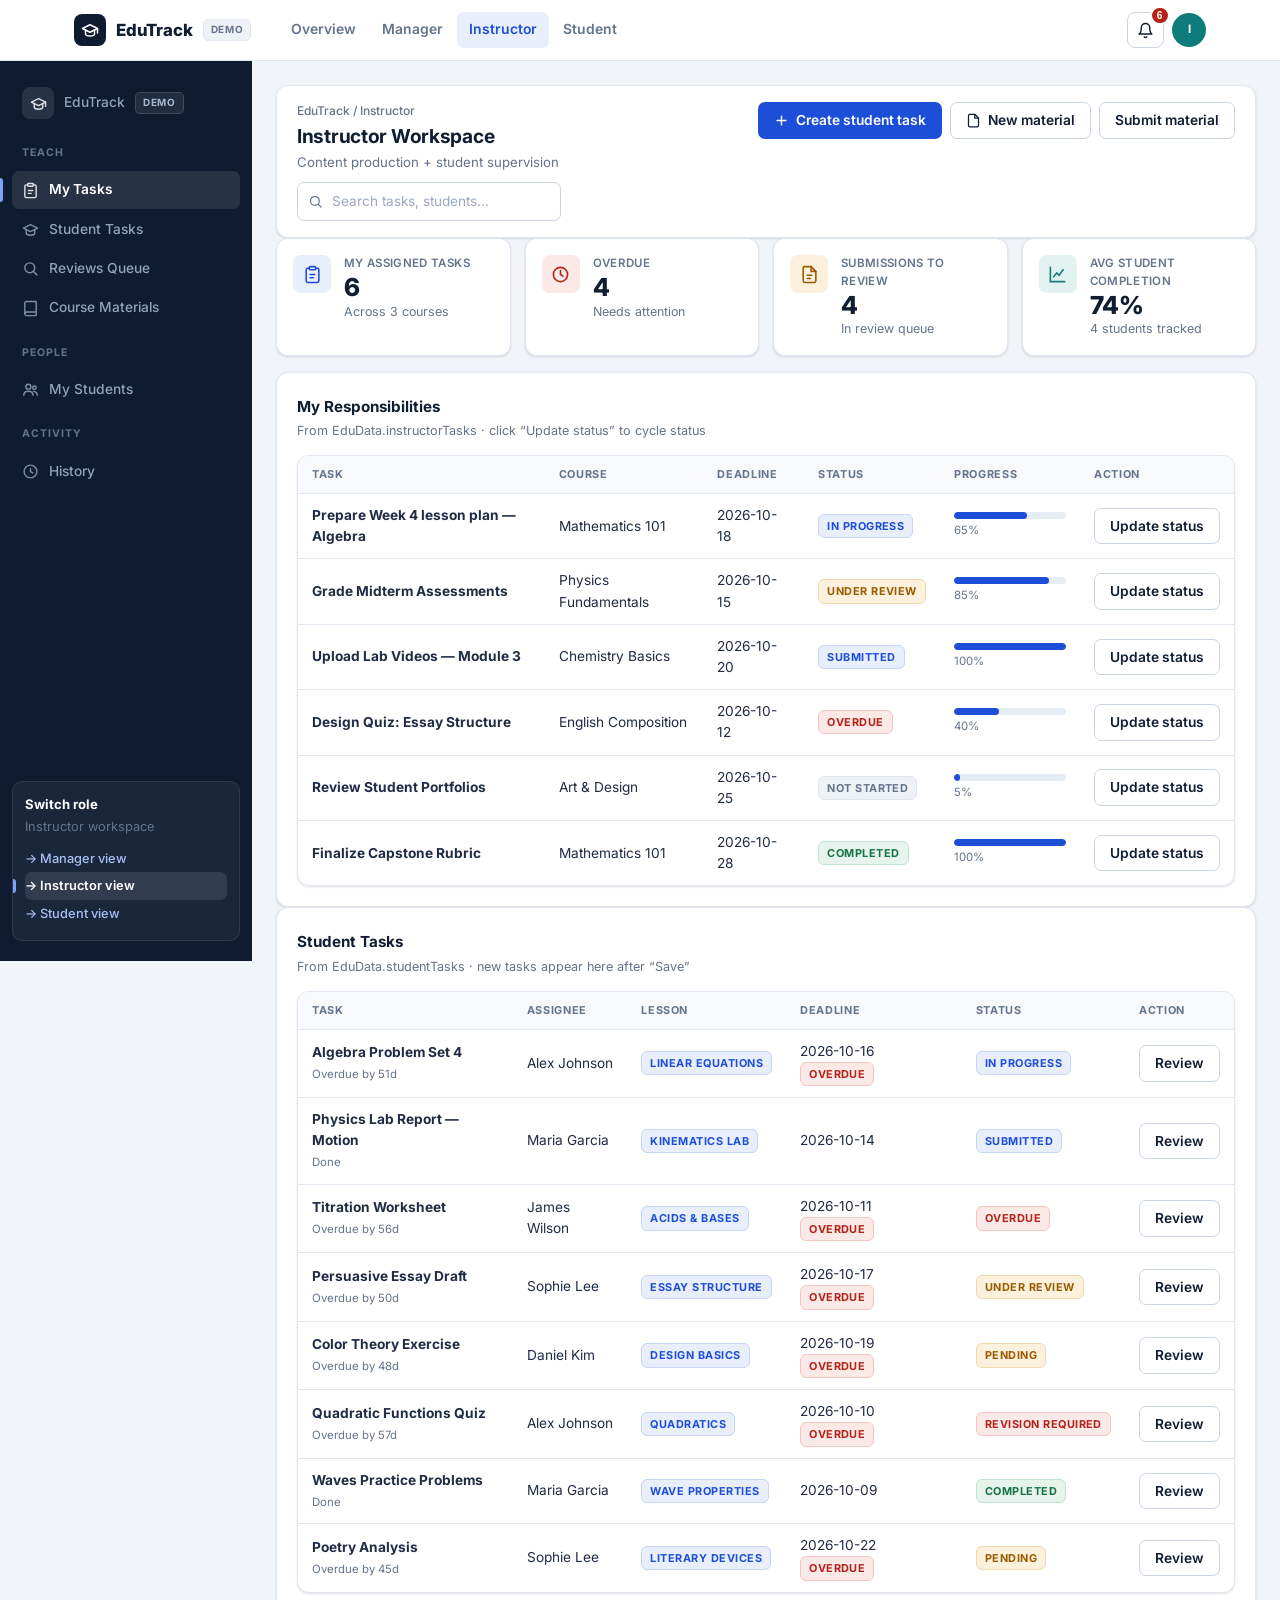
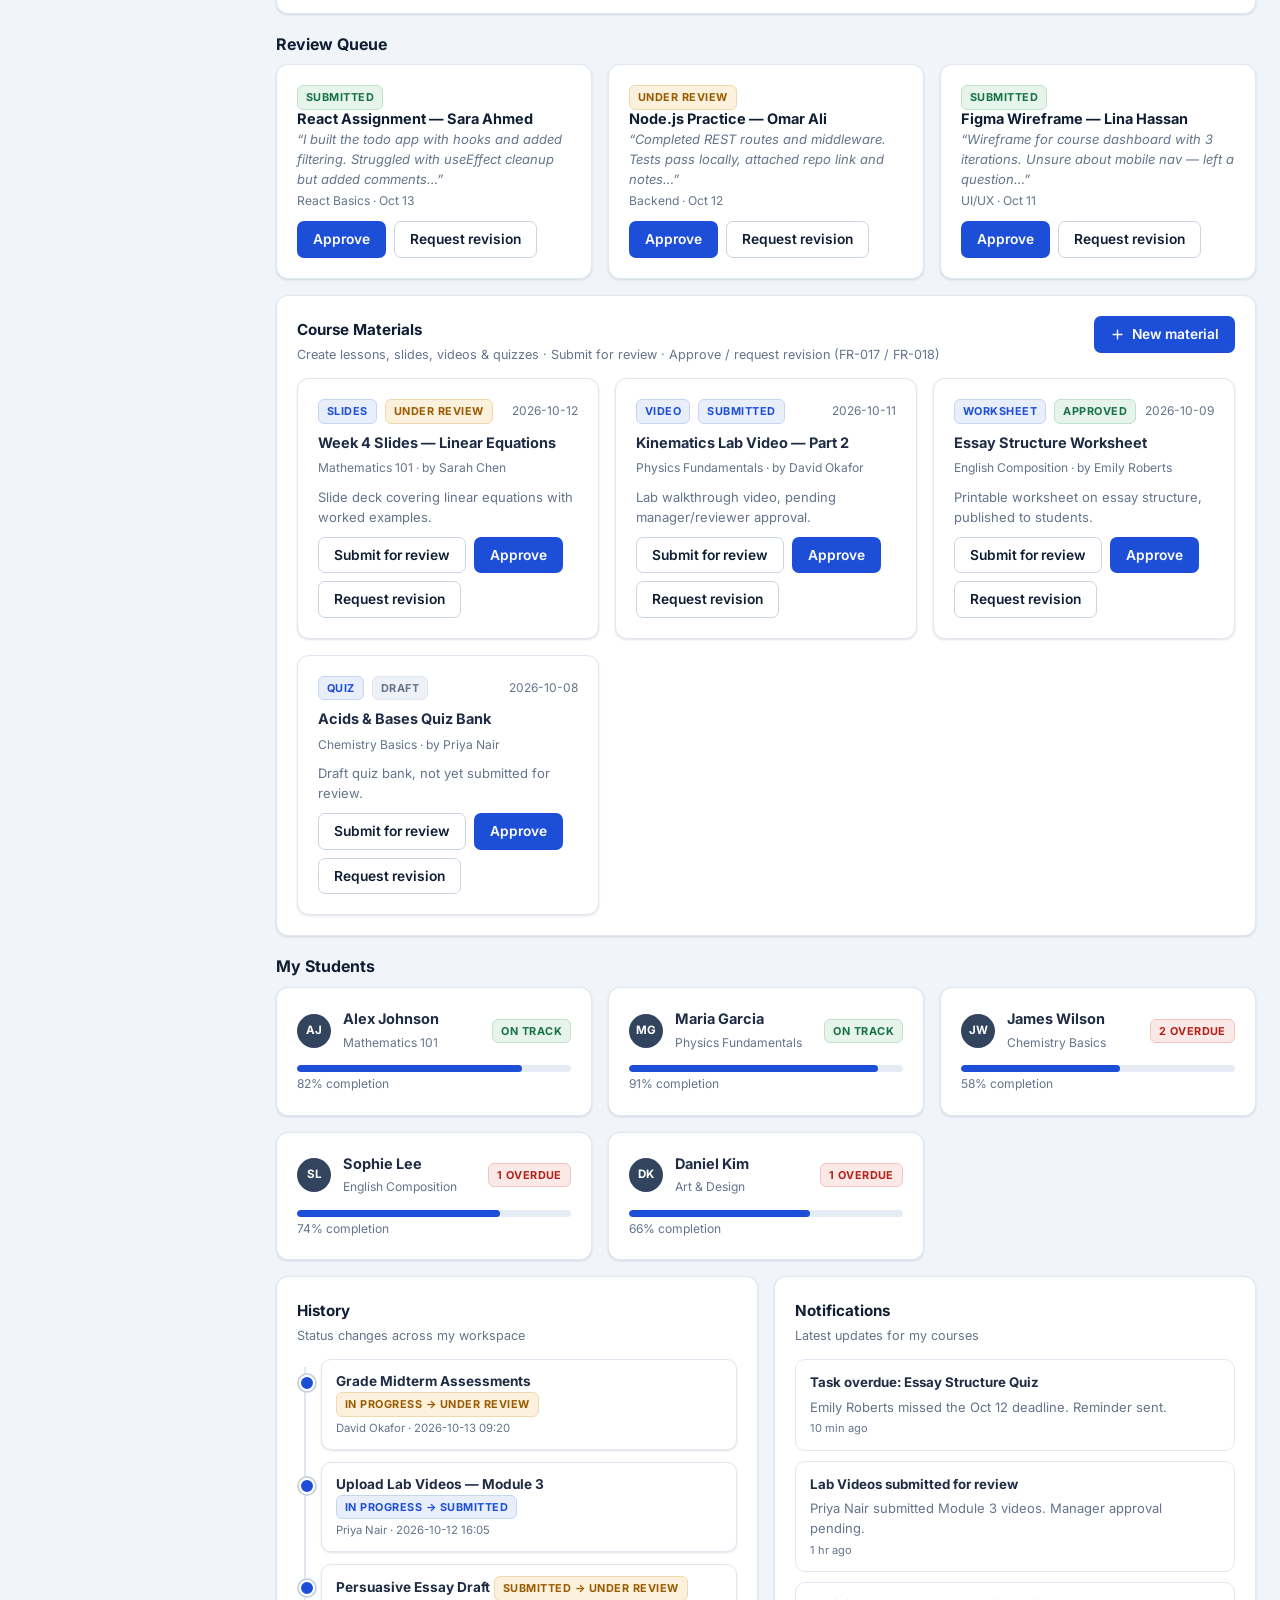
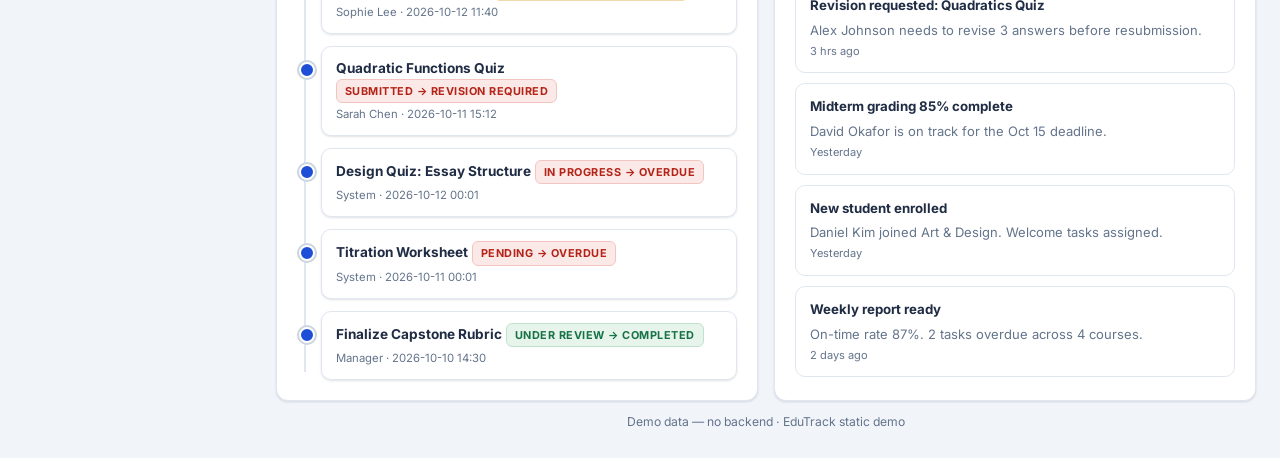
==== commit 660d631e: "feat(ui): redesign EduTrack with enterprise-grade interface - Restrained B2B design system: navy/sla" ====
--- a/instructor.html
+++ b/instructor.html
@@ -7,137 +7,104 @@
 <link rel="stylesheet" href="css/style.css">
 <link rel="preconnect" href="https://fonts.googleapis.com">
 <link rel="preconnect" href="https://fonts.gstatic.com" crossorigin>
-<link href="https://fonts.googleapis.com/css2?family=Plus+Jakarta+Sans:wght@400;500;600;700;800&display=swap" rel="stylesheet">
+<link href="https://fonts.googleapis.com/css2?family=Inter:wght@400;500;600;700;800&display=swap" rel="stylesheet">
 <script src="js/data.js" defer></script>
 <script src="js/app.js" defer></script>
 <style>
-  body{font-family:'Plus Jakarta Sans',system-ui,sans-serif;background:var(--bg,#F6F7FB);color:var(--text,#1A2332);margin:0;}
-  .layout{display:flex;min-height:calc(100vh - 64px);}
-  .sidebar{width:240px;background:var(--navy-900,#131C3A);color:#CBD5FF;padding:20px 14px;flex-shrink:0;}
-  .sidebar a{display:flex;gap:10px;align-items:center;color:#CBD5FF;text-decoration:none;padding:10px 12px;border-radius:10px;font-size:14px;font-weight:600;margin-bottom:4px;}
-  .sidebar a.active,.sidebar a:hover{background:rgba(255,255,255,.12);color:#fff;}
-  .sidebar .role-box{margin-top:18px;background:rgba(255,255,255,.08);border-radius:12px;padding:12px;font-size:13px;}
-  .sidebar .role-box a{padding:6px 8px;font-size:13px;}
-  main{flex:1;padding:22px;max-width:1200px;width:100%;}
-  .topbar{display:flex;justify-content:space-between;align-items:flex-start;gap:14px;margin-bottom:18px;flex-wrap:wrap;background:linear-gradient(135deg,var(--navy-900,#131C3A),var(--navy-800,#1E2A5A));color:#fff;border-radius:16px;padding:20px;}
-  .topbar h1{margin:0;font-size:24px;}
-  .topbar p{margin:6px 0 0;color:#CBD5FF;font-size:14px;}
-  .topbar .actions{display:flex;gap:10px;flex-wrap:wrap;}
-  .kpi-row{display:grid;grid-template-columns:repeat(4,1fr);gap:14px;margin-bottom:18px;}
-  .kpi-card .kpi-value{font-size:28px;font-weight:800;margin:6px 0;}
-  .kpi-card small{color:var(--muted,#6B778C);}
-  .table-wrap{overflow-x:auto;}
-  table{width:100%;border-collapse:collapse;font-size:14px;}
-  th,td{text-align:left;padding:10px 12px;border-bottom:1px solid var(--border,#E5E9F2);}
-  th{color:var(--muted,#6B778C);font-size:12px;text-transform:uppercase;letter-spacing:.04em;}
-  .badge{display:inline-block;padding:4px 10px;border-radius:999px;font-size:12px;font-weight:700;background:var(--primary-light,#EEF2FF);color:var(--primary,#3B5BFD);}
-  .badge-primary{background:var(--primary-light,#EEF2FF);color:var(--primary,#3B5BFD);}
-  .badge-success{background:#E7F7EE;color:var(--success,#16A34A);}
-  .badge-warning{background:#FEF3E2;color:var(--warning,#D97706);}
-  .badge-danger{background:#FDECEC;color:var(--danger,#DC2626);}
-  .badge-muted{background:#EEF1F6;color:var(--muted,#6B778C);}
-  .progress-track{background:var(--border,#E5E9F2);border-radius:999px;height:8px;overflow:hidden;}
-  .progress-fill{background:linear-gradient(90deg,var(--primary,#3B5BFD),var(--teal,#0EA5A4));height:100%;border-radius:999px;}
-  .avatar{width:36px;height:36px;border-radius:50%;background:var(--amber,#F59E0B);color:#131C3A;font-weight:800;display:flex;align-items:center;justify-content:center;flex-shrink:0;}
-  .navbar{display:flex;align-items:center;gap:18px;padding:12px 20px;background:#fff;border-bottom:1px solid var(--border,#E5E9F2);position:sticky;top:0;z-index:50;}
-  .nav-links{display:flex;gap:14px;margin-left:12px;}
-  .nav-links a{text-decoration:none;color:var(--muted,#6B778C);font-weight:700;font-size:14px;padding:8px 10px;border-radius:8px;}
-  .nav-links a.active,.nav-links a:hover{color:var(--primary,#3B5BFD);background:var(--primary-light,#EEF2FF);}
-  .btn{border:1px solid var(--border,#E5E9F2);background:#fff;border-radius:10px;padding:9px 14px;font-weight:700;font-size:14px;cursor:pointer;}
-  .btn-primary{background:var(--primary,#3B5BFD);color:#fff;border-color:var(--primary,#3B5BFD);}
-  .btn-ghost{background:#fff;color:var(--text,#1A2332);}
-  .card{background:var(--card,#fff);border:1px solid var(--border,#E5E9F2);border-radius:14px;padding:16px;margin-bottom:16px;box-shadow:0 2px 10px rgba(19,28,58,.04);}
-  .grid-3{display:grid;grid-template-columns:repeat(3,1fr);gap:14px;}
-  .grid-2{display:grid;grid-template-columns:repeat(2,1fr);gap:14px;}
-  .bell-wrap{position:relative;}
-  .bell-dropdown{position:absolute;right:0;top:44px;width:320px;background:#fff;border:1px solid var(--border,#E5E9F2);border-radius:12px;box-shadow:0 12px 32px rgba(0,0,0,.14);z-index:100;max-height:360px;overflow:auto;}
-  .notification-item{padding:12px;border-bottom:1px solid var(--border,#E5E9F2);font-size:13px;}
-  .timeline{border-left:3px solid var(--border,#E5E9F2);padding-left:16px;display:flex;flex-direction:column;gap:14px;}
-  .timeline-item{position:relative;font-size:14px;}
-  .timeline-item::before{content:'';position:absolute;left:-23px;top:4px;width:11px;height:11px;border-radius:50%;background:var(--amber,#F59E0B);border:2px solid #fff;box-shadow:0 0 0 2px var(--amber,#F59E0B);}
-  .modal{position:fixed;inset:0;background:rgba(19,28,58,.55);display:flex;align-items:center;justify-content:center;z-index:200;padding:16px;}
-  .modal[hidden]{display:none;}
-  .modal-card{background:#fff;border-radius:16px;padding:20px;width:100%;max-width:480px;}
-  .modal-card label{display:block;font-size:13px;font-weight:700;margin:10px 0 6px;}
-  .modal-card input,.modal-card select{width:100%;padding:10px;border:1px solid var(--border,#E5E9F2);border-radius:10px;font:inherit;box-sizing:border-box;}
-  .reveal{opacity:0;transform:translateY(12px);transition:opacity .5s ease,transform .5s ease;}
-  .reveal.visible{opacity:1;transform:none;}
-  .search{padding:9px 12px;border:1px solid var(--border,#E5E9F2);border-radius:10px;font:inherit;min-width:200px;}
-  .menu-btn{display:none;}
-  @media(max-width:980px){.kpi-row{grid-template-columns:repeat(2,1fr);}.grid-3,.grid-2{grid-template-columns:1fr;}}
-  @media(max-width:820px){
-    .sidebar{position:fixed;left:0;top:0;bottom:0;z-index:150;transform:translateX(-105%);transition:transform .25s ease;height:100vh;overflow:auto;}
-    .sidebar.open{transform:none;}
-    .menu-btn{display:inline-block;}
-    .nav-links{display:none;}
-    main{padding:14px;}
-  }
+  /* Page-specific rules only — shared components live in css/style.css */
+  body{font-family:'Inter',system-ui,-apple-system,sans-serif}
+  section[id]{scroll-margin-top:76px}
+  h3[id]{scroll-margin-top:76px}
+  .avatar[data-role="instructor"]{background:#0E7C7B}
 </style>
 </head>
 <body>
+<a class="skip-link" href="#main">Skip to content</a>
 <nav class="navbar">
-  <button class="btn btn-ghost menu-btn" data-sidebar-toggle aria-label="Toggle sidebar">☰</button>
-  <div style="font-weight:800;font-size:18px;">EduTrack <span class="badge badge-warning">DEMO</span></div>
-  <div class="nav-links">
-    <a href="index.html">Overview</a>
-    <a href="manager.html">Manager</a>
-    <a href="instructor.html" class="active">Instructor</a>
-    <a href="student.html">Student</a>
-  </div>
-  <div style="margin-left:auto;display:flex;gap:10px;align-items:center;">
-    <div class="bell-wrap">
-      <button class="btn btn-ghost" data-bell id="bellBtn" aria-label="Notifications">🔔 <span class="badge badge-danger" id="bellCount" data-bell-count>4</span></button>
-      <div id="bellDropdown" data-bell-dropdown class="bell-dropdown" hidden>
-        <div class="notification-item"><strong>New submission</strong><p style="color:var(--muted)">Sara submitted React Assignment</p></div>
-        <div class="notification-item"><strong>Deadline approaching</strong><p style="color:var(--muted)">State Management lesson due soon</p></div>
-      </div>
-    </div>
-    <div class="avatar" title="Instructor">I</div>
+  <div class="navbar-inner">
+    <button class="btn btn-ghost menu-btn" data-sidebar-toggle aria-label="Toggle sidebar" style="padding:8px 10px;"><svg viewBox="0 0 24 24" fill="none" stroke="currentColor" stroke-width="2" stroke-linecap="round"><path d="M4 7h16M4 12h16M4 17h16"/></svg></button>
+    <a class="brand" href="index.html" aria-label="EduTrack home">
+      <span class="brand-mark" aria-hidden="true"><svg viewBox="0 0 24 24" fill="none" stroke="currentColor" stroke-width="2" stroke-linecap="round" stroke-linejoin="round"><path d="M22 10L12 5 2 10l10 5 10-5z"/><path d="M6 12v5c0 1.7 2.7 3 6 3s6-1.3 6-3v-5"/><path d="M22 10v6"/></svg></span>
+      EduTrack <span class="demo-pill">DEMO</span>
+    </a>
+    <div class="nav-links" aria-label="Primary">
+      <a href="index.html">Overview</a>
+      <a href="manager.html">Manager</a>
+      <a href="instructor.html" class="active" aria-current="page">Instructor</a>
+      <a href="student.html">Student</a>
+    </div>
+    <div class="nav-actions">
+      <div class="bell-wrap">
+        <button class="bell-btn" data-bell id="bellBtn" aria-label="Notifications"><svg viewBox="0 0 24 24" fill="none" stroke="currentColor" stroke-width="2" stroke-linecap="round" stroke-linejoin="round"><path d="M18 8a6 6 0 10-12 0c0 7-3 9-3 9h18s-3-2-3-9"/><path d="M13.7 21a2 2 0 01-3.4 0"/></svg><span class="badge badge-danger" id="bellCount" data-bell-count>4</span></button>
+        <div id="bellDropdown" data-bell-dropdown class="bell-dropdown" hidden>
+          <div class="notification-item"><strong>New submission</strong><p>Sara submitted React Assignment</p></div>
+          <div class="notification-item"><strong>Deadline approaching</strong><p>State Management lesson due soon</p></div>
+        </div>
+      </div>
+      <div class="avatar" data-role="instructor" title="Instructor">I</div>
+    </div>
   </div>
 </nav>
 
 <div class="layout">
-  <aside class="sidebar" id="sidebar">
-    <a href="#my-tasks" class="active">📋 My Tasks</a>
-    <a href="#student-tasks">🧑‍🎓 Student Tasks</a>
-    <a href="#reviews">🔍 Reviews Queue</a>
-    <a href="#materials">📚 Course Materials</a>
-    <a href="#students">👥 My Students</a>
-    <a href="#history">🕘 History</a>
+  <aside class="sidebar" id="sidebar" aria-label="Instructor navigation">
+    <a class="side-brand" href="index.html" aria-label="EduTrack home">
+      <span class="brand-mark" aria-hidden="true"><svg viewBox="0 0 24 24" fill="none" stroke="currentColor" stroke-width="2" stroke-linecap="round" stroke-linejoin="round"><path d="M22 10L12 5 2 10l10 5 10-5z"/><path d="M6 12v5c0 1.7 2.7 3 6 3s6-1.3 6-3v-5"/><path d="M22 10v6"/></svg></span>
+      EduTrack <span class="demo-pill">DEMO</span>
+    </a>
+    <div class="side-section">Teach</div>
+    <nav>
+      <a href="#my-tasks" class="active"><svg viewBox="0 0 24 24" fill="none" stroke="currentColor" stroke-width="2" stroke-linecap="round" stroke-linejoin="round"><rect x="8" y="2" width="8" height="4" rx="1"/><path d="M16 4h2a2 2 0 012 2v14a2 2 0 01-2 2H6a2 2 0 01-2-2V6a2 2 0 012-2h2"/><path d="M9 12h6M9 16h4"/></svg>My Tasks</a>
+      <a href="#student-tasks"><svg viewBox="0 0 24 24" fill="none" stroke="currentColor" stroke-width="2" stroke-linecap="round" stroke-linejoin="round"><path d="M22 10L12 5 2 10l10 5 10-5z"/><path d="M6 12v5c0 1.7 2.7 3 6 3s6-1.3 6-3v-5"/></svg>Student Tasks</a>
+      <a href="#reviews"><svg viewBox="0 0 24 24" fill="none" stroke="currentColor" stroke-width="2" stroke-linecap="round" stroke-linejoin="round"><circle cx="11" cy="11" r="7"/><path d="M21 21l-4.3-4.3"/></svg>Reviews Queue</a>
+      <a href="#materials"><svg viewBox="0 0 24 24" fill="none" stroke="currentColor" stroke-width="2" stroke-linecap="round" stroke-linejoin="round"><path d="M4 19.5A2.5 2.5 0 016.5 17H20"/><path d="M6.5 2H20v20H6.5A2.5 2.5 0 014 19.5v-15A2.5 2.5 0 016.5 2z"/></svg>Course Materials</a>
+    </nav>
+    <div class="side-section">People</div>
+    <nav>
+      <a href="#students"><svg viewBox="0 0 24 24" fill="none" stroke="currentColor" stroke-width="2" stroke-linecap="round"><circle cx="9" cy="8" r="3.5"/><path d="M2.5 20c0-3.5 3-5.5 6.5-5.5s6.5 2 6.5 5.5"/><circle cx="17.5" cy="9.5" r="2.5"/><path d="M16 14.6c2.9.3 5.5 2 5.5 5.4"/></svg>My Students</a>
+    </nav>
+    <div class="side-section">Activity</div>
+    <nav>
+      <a href="#history"><svg viewBox="0 0 24 24" fill="none" stroke="currentColor" stroke-width="2" stroke-linecap="round"><path d="M12 8v4l3 2"/><circle cx="12" cy="12" r="9"/></svg>History</a>
+    </nav>
     <div class="role-box">
-      <div style="font-weight:800;margin-bottom:6px;">Switch role</div>
+      <strong>Switch role</strong>
+      <p>Instructor workspace</p>
       <a href="manager.html">→ Manager view</a>
       <a href="instructor.html" class="active">→ Instructor view</a>
       <a href="student.html">→ Student view</a>
     </div>
   </aside>
 
-  <main>
+  <main class="main" id="main">
     <div class="topbar reveal visible">
       <div>
+        <div class="crumbs"><a href="index.html">EduTrack</a> / Instructor</div>
         <h1>Instructor Workspace</h1>
-        <p>Content production + student supervision</p>
-        <div style="margin-top:10px;"><input id="searchInput" data-search class="search" placeholder="Search tasks, students… (filters tables)"></div>
-      </div>
+        <p class="sub">Content production + student supervision</p>
+        <div style="margin-top:10px;"><input id="searchInput" data-search class="search" placeholder="Search tasks, students…" aria-label="Search tasks and students"></div>
+      </div>
+      <div class="spacer"></div>
       <div class="actions">
-        <button class="btn btn-primary" id="openTaskModalBtn">+ Create student task</button>
-        <button class="btn btn-ghost" id="openMaterialModalBtn" style="color:#fff;border-color:rgba(255,255,255,.4);background:rgba(255,255,255,.12);">+ New material</button>
-        <button class="btn btn-ghost" id="submitMaterialBtn" style="color:#fff;border-color:rgba(255,255,255,.4);background:transparent;">Submit material</button>
+        <button class="btn btn-primary" id="openTaskModalBtn"><svg viewBox="0 0 24 24" fill="none" stroke="currentColor" stroke-width="2.2" stroke-linecap="round"><path d="M12 5v14M5 12h14"/></svg>Create student task</button>
+        <button class="btn btn-ghost" id="openMaterialModalBtn"><svg viewBox="0 0 24 24" fill="none" stroke="currentColor" stroke-width="2" stroke-linecap="round" stroke-linejoin="round"><path d="M14 2H6a2 2 0 00-2 2v16a2 2 0 002 2h12a2 2 0 002-2V8z"/><path d="M14 2v6h6"/></svg>New material</button>
+        <button class="btn btn-ghost" id="submitMaterialBtn">Submit material</button>
       </div>
     </div>
 
     <div class="kpi-row">
-      <div class="card kpi-card reveal"><div><small>My assigned tasks</small></div><div class="kpi-value" id="kpiMyTasks" data-count="5">5</div><small>Across 3 courses</small></div>
-      <div class="card kpi-card reveal"><div><small>Overdue</small></div><div class="kpi-value" id="kpiOverdue" data-count="1" style="color:var(--danger)">1</div><small>Needs attention</small></div>
-      <div class="card kpi-card reveal"><div><small>Submissions to review</small></div><div class="kpi-value" id="kpiToReview" data-count="3">3</div><small>In review queue</small></div>
-      <div class="card kpi-card reveal"><div><small>Avg student completion</small></div><div class="kpi-value" id="kpiAvgCompletion" data-count="68" data-suffix="%">68%</div><small>4 students tracked</small></div>
-    </div>
-
-    <div class="card reveal" id="my-tasks">
-      <h3 style="margin:0 0 4px;">My Responsibilities</h3>
-      <p style="color:var(--muted);font-size:13px;margin:0 0 12px;">From EduData.instructorTasks · click “Update status” to cycle status</p>
+      <div class="card kpi-card reveal"><div class="kpi-icon"><svg viewBox="0 0 24 24" fill="none" stroke="currentColor" stroke-width="2" stroke-linecap="round" stroke-linejoin="round"><rect x="8" y="2" width="8" height="4" rx="1"/><path d="M16 4h2a2 2 0 012 2v14a2 2 0 01-2 2H6a2 2 0 01-2-2V6a2 2 0 012-2h2"/><path d="M9 12h6M9 16h4"/></svg></div><div><div class="kpi-label">My assigned tasks</div><div class="kpi-value" id="kpiMyTasks" data-count="5">5</div><div class="kpi-sub">Across 3 courses</div></div></div>
+      <div class="card kpi-card reveal"><div class="kpi-icon tint-red"><svg viewBox="0 0 24 24" fill="none" stroke="currentColor" stroke-width="2" stroke-linecap="round"><circle cx="12" cy="12" r="9"/><path d="M12 7v5l3 2"/></svg></div><div><div class="kpi-label">Overdue</div><div class="kpi-value" id="kpiOverdue" data-count="1">1</div><div class="kpi-sub">Needs attention</div></div></div>
+      <div class="card kpi-card reveal"><div class="kpi-icon tint-amber"><svg viewBox="0 0 24 24" fill="none" stroke="currentColor" stroke-width="2" stroke-linecap="round" stroke-linejoin="round"><path d="M14 2H6a2 2 0 00-2 2v16a2 2 0 002 2h12a2 2 0 002-2V8z"/><path d="M14 2v6h6M9 13h6M9 17h4"/></svg></div><div><div class="kpi-label">Submissions to review</div><div class="kpi-value" id="kpiToReview" data-count="3">3</div><div class="kpi-sub">In review queue</div></div></div>
+      <div class="card kpi-card reveal"><div class="kpi-icon tint-teal"><svg viewBox="0 0 24 24" fill="none" stroke="currentColor" stroke-width="2" stroke-linecap="round"><path d="M3 3v18h18"/><path d="M7 15l4-5 3 3 5-7"/></svg></div><div><div class="kpi-label">Avg student completion</div><div class="kpi-value" id="kpiAvgCompletion" data-count="68" data-suffix="%">68%</div><div class="kpi-sub">4 students tracked</div></div></div>
+    </div>
+
+    <div class="card card-pad reveal" id="my-tasks">
+      <div class="card-head">
+        <div><h3>My Responsibilities</h3><p>From EduData.instructorTasks · click “Update status” to cycle status</p></div>
+      </div>
       <div class="table-wrap">
-        <table>
+        <table aria-label="My assigned tasks">
           <thead><tr><th>Task</th><th>Course</th><th>Deadline</th><th>Status</th><th>Progress</th><th>Action</th></tr></thead>
           <tbody id="instructorTasksBody">
             <tr data-searchable><td><strong>Design Quiz: React Basics</strong></td><td>Frontend</td><td>2026-10-18</td><td><span class="badge badge-primary">In Progress</span></td><td><div class="progress-track"><div class="progress-fill" data-progress="60" style="width:60%"></div></div><small>60%</small></td><td><button class="btn btn-ghost" onclick="EduApp.toast('Status updated')">Update status</button></td></tr>
@@ -150,11 +117,12 @@
       </div>
     </div>
 
-    <div class="card reveal" id="student-tasks">
-      <h3 style="margin:0 0 4px;">Student Tasks</h3>
-      <p style="color:var(--muted);font-size:13px;margin:0 0 12px;">From EduData.studentTasks · new tasks appear here after “Save”</p>
+    <div class="card card-pad reveal" id="student-tasks">
+      <div class="card-head">
+        <div><h3>Student Tasks</h3><p>From EduData.studentTasks · new tasks appear here after “Save”</p></div>
+      </div>
       <div class="table-wrap">
-        <table>
+        <table aria-label="Student tasks">
           <thead><tr><th>Task</th><th>Assignee</th><th>Lesson</th><th>Deadline</th><th>Status</th><th>Action</th></tr></thead>
           <tbody id="studentTasksBody">
             <tr data-searchable><td><strong>Complete React Assignment</strong><br><small>Due in 2d</small></td><td>Sara Ahmed</td><td><span class="badge badge-primary">React Basics</span></td><td>2026-10-15</td><td><span class="badge badge-success">Submitted</span></td><td><button class="btn btn-ghost">Review</button></td></tr>
@@ -166,7 +134,7 @@
       </div>
     </div>
 
-    <h3 id="reviews" style="margin:18px 0 10px;">Review Queue</h3>
+    <h3 id="reviews" style="margin:20px 0 10px;font-size:1rem;">Review Queue</h3>
     <div class="grid-3" id="reviewQueue">
       <div class="card reveal" data-review-card data-student="Sara Ahmed" data-status="Submitted">
         <span class="badge badge-success" data-review-status>Submitted</span>
@@ -191,29 +159,29 @@
       </div>
     </div>
 
-    <div class="card reveal" id="materials" style="margin-top:16px;">
-      <div style="display:flex;justify-content:space-between;align-items:flex-start;gap:12px;flex-wrap:wrap;">
-        <div>
-          <h3 style="margin:0 0 4px;">📚 Course Materials</h3>
-          <p style="color:var(--muted);font-size:13px;margin:0 0 12px;">Create lessons, slides, videos & quizzes · Submit for review · Approve / request revision (FR-017 / FR-018)</p>
-        </div>
-        <button class="btn btn-primary" data-open-material>+ New material</button>
+    <div class="card card-pad reveal" id="materials" style="margin-top:16px;">
+      <div class="card-head">
+        <div>
+          <h3>Course Materials</h3>
+          <p>Create lessons, slides, videos &amp; quizzes · Submit for review · Approve / request revision (FR-017 / FR-018)</p>
+        </div>
+        <button class="btn btn-primary" data-open-material><svg viewBox="0 0 24 24" fill="none" stroke="currentColor" stroke-width="2.2" stroke-linecap="round"><path d="M12 5v14M5 12h14"/></svg>New material</button>
       </div>
       <div class="grid-3" id="materialsList">
         <div class="card reveal"><strong>Loading materials…</strong><p style="color:var(--muted);font-size:13px;">From EduData.materials</p></div>
       </div>
     </div>
 
-    <h3 id="students" style="margin:18px 0 10px;">My Students</h3>
+    <h3 id="students" style="margin:20px 0 10px;font-size:1rem;">My Students</h3>
     <div class="grid-3" id="studentsGrid">
       <div class="card reveal" data-searchable><div style="display:flex;gap:12px;align-items:center;"><div class="avatar">SA</div><div><strong>Sara Ahmed</strong><br><small style="color:var(--muted)">Frontend</small></div><span class="badge badge-danger" style="margin-left:auto;">1 overdue</span></div><div style="margin-top:12px;"><div class="progress-track"><div class="progress-fill" data-progress="78" style="width:78%"></div></div><small>78% completion</small></div></div>
       <div class="card reveal" data-searchable><div style="display:flex;gap:12px;align-items:center;"><div class="avatar">OA</div><div><strong>Omar Ali</strong><br><small style="color:var(--muted)">Backend</small></div><span class="badge badge-success" style="margin-left:auto;">On track</span></div><div style="margin-top:12px;"><div class="progress-track"><div class="progress-fill" data-progress="62" style="width:62%"></div></div><small>62% completion</small></div></div>
       <div class="card reveal" data-searchable><div style="display:flex;gap:12px;align-items:center;"><div class="avatar">LH</div><div><strong>Lina Hassan</strong><br><small style="color:var(--muted)">Design</small></div><span class="badge badge-danger" style="margin-left:auto;">2 overdue</span></div><div style="margin-top:12px;"><div class="progress-track"><div class="progress-fill" data-progress="45" style="width:45%"></div></div><small>45% completion</small></div></div>
     </div>
 
-    <div class="grid-2" id="history">
-      <div class="card reveal">
-        <h3 style="margin-top:0;">History</h3>
+    <div class="grid-2" id="history" style="margin-top:16px;">
+      <div class="card card-pad reveal">
+        <div class="card-head"><div><h3>History</h3><p>Status changes across my workspace</p></div></div>
         <div class="timeline" id="historyTimeline">
           <div class="timeline-item"><strong>Approved Sara’s React draft</strong><p style="color:var(--muted)">Left inline feedback on hooks usage</p><small>Oct 12, 2026</small></div>
           <div class="timeline-item"><strong>Created task: Node.js Practice</strong><br><small>Oct 10, 2026</small></div>
@@ -221,24 +189,28 @@
           <div class="timeline-item"><strong>Uploaded slides: UI/UX Principles</strong><br><small>Oct 7, 2026</small></div>
         </div>
       </div>
-      <div class="card reveal">
-        <h3 style="margin-top:0;">Notifications</h3>
-        <div id="notificationsPanel">
-          <div class="notification-item"><strong>New submission</strong><p style="color:var(--muted)">Sara submitted React Assignment</p></div>
-          <div class="notification-item"><strong>Overdue alert</strong><p style="color:var(--muted)">Lina has 2 overdue tasks</p></div>
-          <div class="notification-item"><strong>Manager note</strong><p style="color:var(--muted)">Monthly report under review</p></div>
-        </div>
-      </div>
-    </div>
+      <div class="card card-pad reveal">
+        <div class="card-head"><div><h3>Notifications</h3><p>Latest updates for my courses</p></div></div>
+        <div id="notificationsPanel" style="display:flex;flex-direction:column;gap:10px;">
+          <div class="notification-item"><strong>New submission</strong><p>Sara submitted React Assignment</p></div>
+          <div class="notification-item"><strong>Overdue alert</strong><p>Lina has 2 overdue tasks</p></div>
+          <div class="notification-item"><strong>Manager note</strong><p>Monthly report under review</p></div>
+        </div>
+      </div>
+    </div>
+    <p class="demo-footer">Demo data — no backend · EduTrack static demo</p>
   </main>
 </div>
 
-<!-- Create Student Task modal (pure HTML dialog div) -->
+<!-- Create Student Task modal -->
 <div id="taskModal" class="modal" hidden role="dialog" aria-modal="true" aria-labelledby="taskModalTitle">
   <div class="modal-card">
-    <div style="display:flex;justify-content:space-between;align-items:center;">
-      <h3 id="taskModalTitle" style="margin:0;">Create student task</h3>
-      <button class="btn btn-ghost" id="closeTaskModalBtn" aria-label="Close">✕</button>
+    <div style="display:flex;justify-content:space-between;align-items:flex-start;gap:12px;">
+      <div>
+        <h3 id="taskModalTitle">Create student task</h3>
+        <p class="modal-sub">Assigns work to a student · appears in their task list.</p>
+      </div>
+      <button class="btn btn-ghost" id="closeTaskModalBtn" aria-label="Close dialog" style="padding:8px 10px;"><svg viewBox="0 0 24 24" fill="none" stroke="currentColor" stroke-width="2" stroke-linecap="round"><path d="M18 6L6 18M6 6l12 12"/></svg></button>
     </div>
     <form id="taskModalForm">
       <label for="taskTitle">Title</label>
@@ -260,7 +232,7 @@
       </select>
       <label for="taskDeadline">Deadline</label>
       <input id="taskDeadline" name="deadline" type="date" value="2026-10-22">
-      <div style="display:flex;gap:10px;margin-top:16px;justify-content:flex-end;">
+      <div class="modal-foot">
         <button type="button" class="btn btn-ghost" id="cancelTaskModalBtn">Cancel</button>
         <button type="submit" class="btn btn-primary">Save task</button>
       </div>
@@ -271,15 +243,17 @@
 <!-- Create Course Material modal -->
 <div id="materialModal" class="modal" hidden role="dialog" aria-modal="true" aria-labelledby="materialModalTitle">
   <div class="modal-card">
-    <div style="display:flex;justify-content:space-between;align-items:center;">
-      <h3 id="materialModalTitle" style="margin:0;">Create course material</h3>
-      <button class="btn btn-ghost" id="closeMaterialModalBtn" aria-label="Close">✕</button>
-    </div>
-    <p style="color:var(--muted);font-size:13px;margin:6px 0 0;">Saved to demo list & submitted for review. Persists via localStorage.</p>
+    <div style="display:flex;justify-content:space-between;align-items:flex-start;gap:12px;">
+      <div>
+        <h3 id="materialModalTitle">Create course material</h3>
+        <p class="modal-sub">Saved to demo list &amp; submitted for review. Persists via localStorage.</p>
+      </div>
+      <button class="btn btn-ghost" id="closeMaterialModalBtn" aria-label="Close dialog" style="padding:8px 10px;"><svg viewBox="0 0 24 24" fill="none" stroke="currentColor" stroke-width="2" stroke-linecap="round"><path d="M18 6L6 18M6 6l12 12"/></svg></button>
+    </div>
     <form id="materialForm">
       <label for="matTitle">Title</label>
       <input id="matTitle" name="title" placeholder="e.g. Week 5 Slides — State Management" required>
-      <div style="display:grid;grid-template-columns:1fr 1fr;gap:10px;">
+      <div class="form-grid">
         <div>
           <label for="matCourse">Course</label>
           <select id="matCourse" name="course"></select>
@@ -295,7 +269,7 @@
           </select>
         </div>
       </div>
-      <div style="display:grid;grid-template-columns:1fr 1fr;gap:10px;">
+      <div class="form-grid">
         <div>
           <label for="matOwner">Author</label>
           <input id="matOwner" name="owner" placeholder="e.g. Sarah Chen" value="Sarah Chen">
@@ -307,9 +281,9 @@
       </div>
       <label for="matDesc">Description</label>
       <input id="matDesc" name="desc" placeholder="What does this material cover?">
-      <div style="display:flex;gap:10px;margin-top:16px;justify-content:flex-end;">
+      <div class="modal-foot">
         <button type="button" class="btn btn-ghost" id="cancelMaterialModalBtn">Cancel</button>
-        <button type="submit" class="btn btn-primary">Create & submit</button>
+        <button type="submit" class="btn btn-primary">Create &amp; submit</button>
       </div>
     </form>
   </div>
--- a/css/style.css
+++ b/css/style.css
@@ -1,333 +1,534 @@
-@import url('https://fonts.googleapis.com/css2?family=Plus+Jakarta+Sans:wght@400;500;600;700;800&family=Inter:wght@400;500;600;700&display=swap');
+/* ============================================================
+   EduTrack Enterprise Design System
+   Restrained B2B palette · Inter-first type · shared components
+   NOTE: variable + class names are a contract with js/app.js and
+   page scripts — do not rename them, only refine values.
+   ============================================================ */
+@import url('https://fonts.googleapis.com/css2?family=Inter:wght@400;500;600;700;800&display=swap');
 
 :root{
-  --navy-900:#131C3A;
-  --navy-800:#1E2A5A;
-  --primary:#3B5BFD;
-  --primary-light:#EEF2FF;
-  --teal:#0EA5A4;
-  --amber:#F59E0B;
-  --bg:#F6F7FB;
-  --card:#fff;
-  --text:#1A2332;
-  --muted:#6B778C;
-  --success:#16A34A;
-  --warning:#D97706;
-  --danger:#DC2626;
-  --border:#E5E9F2;
-  --radius:14px;
-  --shadow:0 8px 24px rgba(19,28,58,.08);
+  /* Legacy token names (referenced by pages + generated markup) */
+  --navy-900:#0E1B30;
+  --navy-800:#16263F;
+  --primary:#1D4ED8;
+  --primary-light:#E9EEFB;
+  --teal:#0E7C7B;
+  --amber:#B45309;
+  --bg:#F1F4F9;
+  --card:#FFFFFF;
+  --text:#1F2C44;
+  --muted:#64748B;
+  --success:#177245;
+  --warning:#9A5B00;
+  --danger:#B42318;
+  --border:#E1E7F0;
+  --radius:12px;
+  --shadow:0 1px 2px rgba(15,27,45,.06),0 1px 3px rgba(15,27,45,.08);
+
+  /* Enterprise extensions */
+  --ink:#0F1E33;
+  --border-strong:#CBD5E1;
+  --primary-hover:#1A45BC;
+  --primary-active:#173DA6;
+  --sidebar-bg:#0E1B30;
+  --sidebar-bg-2:#13253F;
+  --sidebar-text:#93A3BD;
+  --sidebar-text-dim:#64748F;
+  --success-bg:#E6F4EC;
+  --warning-bg:#FCF1DC;
+  --danger-bg:#FBE9E7;
+  --info-bg:#E9EEFB;
+  --neutral-bg:#EEF2F7;
+  --radius-sm:6px;
+  --radius-md:8px;
+  --shadow-md:0 4px 12px rgba(15,27,45,.08);
+  --shadow-lg:0 12px 32px rgba(15,27,45,.16);
 }
 
 *{box-sizing:border-box}
 html{scroll-behavior:smooth}
 body{
   margin:0;
-  font-family:"Plus Jakarta Sans","Inter",system-ui,-apple-system,"Segoe UI",Roboto,sans-serif;
+  font-family:"Inter",system-ui,-apple-system,"Segoe UI",Roboto,sans-serif;
   background:var(--bg);
   color:var(--text);
-  line-height:1.6;
+  font-size:14.5px;
+  line-height:1.55;
   -webkit-font-smoothing:antialiased;
 }
-a{color:inherit;text-decoration:none}
-img,svg{max-width:100%;display:block}
-.container{max-width:1160px;margin:0 auto;padding:0 20px}
-
-/* ===== Navbar ===== */
+h1,h2,h3,h4{color:var(--ink);line-height:1.3;margin:0}
+a{color:var(--primary)}
+p{margin:0}
+::selection{background:#C9D8FA}
+:focus-visible{outline:2px solid var(--primary);outline-offset:2px;border-radius:4px}
+
+.skip-link{
+  position:absolute;left:-9999px;top:0;z-index:200;
+  background:var(--ink);color:#fff;padding:10px 16px;border-radius:0 0 8px 0;
+  font-weight:600;font-size:.85rem;
+}
+.skip-link:focus{left:0}
+
+.container{max-width:1180px;margin:0 auto;padding:0 24px}
+svg.ic{width:18px;height:18px;flex:0 0 18px}
+
+/* ================= Top navbar (landing) ================= */
 .navbar{
   position:sticky;top:0;z-index:50;
-  background:rgba(255,255,255,.86);
-  backdrop-filter:blur(12px);
-  -webkit-backdrop-filter:blur(12px);
+  background:rgba(255,255,255,.96);
   border-bottom:1px solid var(--border);
 }
 .navbar-inner{
-  max-width:1160px;margin:0 auto;padding:12px 20px;
-  display:flex;align-items:center;gap:18px;
-}
-.brand{display:flex;align-items:center;gap:10px;font-weight:800;font-size:1.2rem;color:var(--navy-900);letter-spacing:-.02em}
+  max-width:1180px;margin:0 auto;padding:0 24px;height:60px;
+  display:flex;align-items:center;gap:20px;
+}
+.brand{display:flex;align-items:center;gap:10px;font-weight:800;font-size:1.05rem;color:var(--ink);letter-spacing:-.01em;text-decoration:none}
 .brand-mark{
-  width:36px;height:36px;border-radius:10px;flex:0 0 36px;
-  background:linear-gradient(135deg,var(--navy-900),var(--primary));
-  display:flex;align-items:center;justify-content:center;color:#fff;
-}
-.brand-mark svg{width:20px;height:20px}
+  width:32px;height:32px;border-radius:8px;flex:0 0 32px;
+  background:var(--navy-900);color:#fff;
+  display:flex;align-items:center;justify-content:center;
+}
+.brand-mark svg{width:18px;height:18px}
 .demo-pill{
-  font-size:.65rem;font-weight:800;letter-spacing:.08em;
-  background:var(--primary-light);color:var(--primary);
-  border:1px solid #DDE4FF;border-radius:999px;padding:3px 9px;
-}
-.nav-links{display:flex;align-items:center;gap:4px;margin-left:12px}
+  font-size:.62rem;font-weight:700;letter-spacing:.07em;
+  background:var(--neutral-bg);color:var(--muted);
+  border:1px solid var(--border);border-radius:5px;padding:2px 7px;
+}
+.nav-links{display:flex;align-items:center;gap:2px;margin-left:8px}
 .nav-links a{
-  padding:8px 13px;border-radius:9px;font-weight:600;font-size:.92rem;color:var(--muted);
-}
-.nav-links a:hover{background:var(--primary-light);color:var(--navy-900)}
-.nav-links a.active{background:var(--navy-900);color:#fff}
-.nav-actions{margin-left:auto;display:flex;align-items:center;gap:10px}
-.nav-toggle{display:none;border:1px solid var(--border);background:#fff;border-radius:10px;padding:8px 10px;font-size:1.1rem;cursor:pointer}
-
-/* ===== Buttons ===== */
+  padding:7px 12px;border-radius:7px;font-weight:600;font-size:.87rem;
+  color:var(--muted);text-decoration:none;
+}
+.nav-links a:hover{background:var(--neutral-bg);color:var(--ink)}
+.nav-links a.active{background:var(--primary-light);color:var(--primary)}
+.nav-actions{margin-left:auto;display:flex;align-items:center;gap:8px}
+.nav-toggle{display:none;border:1px solid var(--border);background:#fff;border-radius:7px;padding:7px 9px;cursor:pointer;color:var(--ink)}
+.nav-toggle svg{width:18px;height:18px;display:block}
+
+/* ================= Buttons ================= */
 .btn{
-  display:inline-flex;align-items:center;justify-content:center;gap:8px;
-  padding:11px 18px;border-radius:11px;border:1px solid transparent;
-  font-weight:700;font-size:.93rem;cursor:pointer;line-height:1;
-  transition:transform .12s ease, box-shadow .12s ease, background .12s ease;
-  white-space:nowrap;
-}
-.btn:hover{transform:translateY(-1px)}
-.btn-primary{background:var(--primary);color:#fff;box-shadow:0 8px 18px rgba(59,91,253,.28)}
-.btn-primary:hover{background:#2F4DE8}
-.btn-ghost{background:#fff;border-color:var(--border);color:var(--navy-900)}
-.btn-ghost:hover{border-color:var(--primary);color:var(--primary)}
-.btn-white{background:#fff;color:var(--navy-900);border-color:#fff}
+  display:inline-flex;align-items:center;justify-content:center;gap:7px;
+  padding:9px 15px;border-radius:7px;border:1px solid transparent;
+  font-weight:600;font-size:.86rem;cursor:pointer;line-height:1.2;font-family:inherit;
+  transition:background .12s ease,border-color .12s ease;
+  white-space:nowrap;text-decoration:none;
+}
+.btn svg{width:15px;height:15px;flex:0 0 15px}
+.btn-primary{background:var(--primary);color:#fff}
+.btn-primary:hover{background:var(--primary-hover)}
+.btn-primary:active{background:var(--primary-active)}
+.btn-ghost{background:#fff;border-color:var(--border-strong);color:var(--ink)}
+.btn-ghost:hover{border-color:var(--primary);color:var(--primary);background:#FAFCFF}
+.btn-white{background:#fff;color:var(--ink);border-color:#fff}
 .btn-white:hover{background:var(--primary-light)}
 
-/* ===== Badges ===== */
+/* ================= Badges (status contract) ================= */
 .badge{
-  display:inline-flex;align-items:center;gap:6px;
-  font-size:.75rem;font-weight:700;padding:4px 10px;border-radius:999px;
-  border:1px solid transparent;letter-spacing:.01em;white-space:nowrap;
-}
-.badge::before{content:"●";font-size:.55rem;line-height:1}
-.badge-success{background:#EAFBEF;color:var(--success);border-color:#C4EDD0}
-.badge-warning{background:#FFF7E6;color:var(--warning);border-color:#FBE0A8}
-.badge-danger{background:#FDECEC;color:var(--danger);border-color:#F5BDBD}
-.badge-info{background:var(--primary-light);color:var(--primary);border-color:#D6DEFF}
-.badge-neutral{background:#F1F3F8;color:var(--muted);border-color:var(--border)}
-
-/* ===== Cards & grids ===== */
+  display:inline-flex;align-items:center;gap:5px;
+  font-size:.68rem;font-weight:700;letter-spacing:.045em;text-transform:uppercase;
+  padding:3px 8px;border-radius:6px;line-height:1.5;white-space:nowrap;
+  border:1px solid transparent;
+}
+.badge-success{background:var(--success-bg);color:var(--success);border-color:#BFE3CC}
+.badge-warning{background:var(--warning-bg);color:var(--warning);border-color:#F0D9AC}
+.badge-danger{background:var(--danger-bg);color:var(--danger);border-color:#F3C5C1}
+.badge-info,.badge-primary{background:var(--info-bg);color:var(--primary);border-color:#C6D4F5}
+.badge-neutral,.badge-muted{background:var(--neutral-bg);color:var(--muted);border-color:var(--border)}
+
+/* ================= Cards & grids ================= */
 .card{
   background:var(--card);border:1px solid var(--border);
   border-radius:var(--radius);box-shadow:var(--shadow);padding:20px;
 }
-.grid-2{display:grid;grid-template-columns:repeat(2,1fr);gap:18px}
-.grid-3{display:grid;grid-template-columns:repeat(3,1fr);gap:18px}
-.grid-4{display:grid;grid-template-columns:repeat(4,1fr);gap:16px}
-@media(max-width:900px){
-  .grid-4{grid-template-columns:repeat(2,1fr)}
-  .grid-3{grid-template-columns:1fr 1fr}
+.card-pad{padding:20px}
+.grid-2{display:grid;grid-template-columns:repeat(2,minmax(0,1fr));gap:16px}
+.grid-3{display:grid;grid-template-columns:repeat(3,minmax(0,1fr));gap:16px}
+.grid-4{display:grid;grid-template-columns:repeat(4,minmax(0,1fr));gap:14px}
+@media(max-width:1020px){
+  .grid-4{grid-template-columns:repeat(2,minmax(0,1fr))}
+  .grid-3{grid-template-columns:repeat(2,minmax(0,1fr))}
   .grid-2{grid-template-columns:1fr}
 }
-@media(max-width:620px){
-  .grid-3,.grid-4{grid-template-columns:1fr}
-}
-
-/* ===== KPI ===== */
+@media(max-width:640px){.grid-3,.grid-4{grid-template-columns:1fr}}
+
+/* ================= KPI cards ================= */
 .kpi-card{
   background:var(--card);border:1px solid var(--border);
   border-radius:var(--radius);box-shadow:var(--shadow);
-  padding:18px;display:flex;gap:14px;align-items:flex-start;
+  padding:16px;display:flex;gap:13px;align-items:flex-start;min-width:0;
 }
 .kpi-icon{
-  width:44px;height:44px;flex:0 0 44px;border-radius:12px;
-  display:flex;align-items:center;justify-content:center;color:#fff;
-}
-.kpi-icon svg{width:22px;height:22px}
-.kpi-label{font-size:.82rem;color:var(--muted);font-weight:600}
-.kpi-value{font-size:1.5rem;font-weight:800;color:var(--navy-900);line-height:1.1}
-.kpi-sub{font-size:.82rem;color:var(--muted)}
-
-/* ===== Tables ===== */
+  width:38px;height:38px;flex:0 0 38px;border-radius:8px;
+  display:flex;align-items:center;justify-content:center;
+  background:var(--primary-light);color:var(--primary);
+}
+.kpi-icon svg{width:19px;height:19px}
+.kpi-icon.tint-teal{background:#E2F2F1;color:#0E7C7B}
+.kpi-icon.tint-amber{background:var(--warning-bg);color:var(--warning)}
+.kpi-icon.tint-red{background:var(--danger-bg);color:var(--danger)}
+.kpi-icon.tint-green{background:var(--success-bg);color:var(--success)}
+.kpi-label{font-size:.72rem;color:var(--muted);font-weight:600;letter-spacing:.03em;text-transform:uppercase}
+.kpi-value{font-size:1.55rem;font-weight:800;color:var(--ink);line-height:1.15;letter-spacing:-.02em}
+.kpi-sub{font-size:.78rem;color:var(--muted)}
+
+/* ================= Tables ================= */
 .table-wrap{
   background:var(--card);border:1px solid var(--border);
   border-radius:var(--radius);box-shadow:var(--shadow);overflow:auto;
 }
-.table-wrap table{width:100%;border-collapse:collapse;min-width:640px;font-size:.9rem}
+.table-wrap table{width:100%;border-collapse:collapse;min-width:680px;font-size:.855rem}
 .table-wrap table th{
-  text-align:left;font-size:.75rem;letter-spacing:.06em;text-transform:uppercase;
-  color:var(--muted);background:#F8F9FC;padding:12px 14px;border-bottom:1px solid var(--border);
-  white-space:nowrap;
-}
-.table-wrap table td{padding:13px 14px;border-bottom:1px solid var(--border);vertical-align:middle}
-.table-wrap table tr:last-child td{border-bottom:0}
-.table-wrap table tr:hover td{background:#FAFBFF}
-
-/* ===== Progress ===== */
-.progress-track{
-  height:9px;background:#EAF0FF;border-radius:999px;overflow:hidden;min-width:110px;
-}
+  text-align:left;font-size:.68rem;letter-spacing:.06em;text-transform:uppercase;
+  color:var(--muted);background:#F7F9FC;padding:10px 14px;
+  border-bottom:1px solid var(--border);white-space:nowrap;font-weight:700;
+}
+.table-wrap table td{padding:11px 14px;border-bottom:1px solid var(--border);vertical-align:middle}
+.table-wrap table tbody tr:last-child td{border-bottom:0}
+.table-wrap table tbody tr{transition:background .1s ease}
+.table-wrap table tbody tr:hover td{background:#F7FAFF}
+
+/* ================= Progress ================= */
+.progress-track{height:7px;background:#E6ECF4;border-radius:999px;overflow:hidden;min-width:100px}
 .progress-fill{
-  height:100%;border-radius:999px;
-  background:linear-gradient(90deg,var(--primary),#7A90FF);
+  height:100%;border-radius:999px;background:var(--primary);
   transition:width .8s ease;
 }
-.progress-fill.teal{background:linear-gradient(90deg,var(--teal),#4ADE80)}
-.progress-fill.amber{background:linear-gradient(90deg,var(--amber),#FBBF24)}
-.progress-fill.danger{background:linear-gradient(90deg,var(--danger),#F87171)}
-
-/* ===== Avatar ===== */
+.progress-fill.teal{background:#0E7C7B}
+.progress-fill.amber{background:#D97706}
+.progress-fill.danger{background:var(--danger)}
+
+/* ================= Avatar ================= */
 .avatar{
-  width:36px;height:36px;border-radius:50%;flex:0 0 36px;
+  width:34px;height:34px;border-radius:50%;flex:0 0 34px;
   display:inline-flex;align-items:center;justify-content:center;
-  font-size:.78rem;font-weight:800;color:#fff;
-  background:linear-gradient(135deg,var(--navy-800),var(--primary));
-}
-
-/* ===== Layout / Sidebar / Topbar ===== */
+  font-size:.72rem;font-weight:700;color:#fff;background:#33455E;
+}
+
+/* ================= App layout / sidebar ================= */
 .layout{display:flex;min-height:100vh}
 .sidebar{
-  width:248px;flex:0 0 248px;background:var(--navy-900);color:#CBD3E8;
-  padding:20px 14px;position:sticky;top:0;height:100vh;overflow:auto;
-}
-.sidebar .side-brand{display:flex;align-items:center;gap:10px;color:#fff;font-weight:800;margin:4px 8px 18px}
-.sidebar nav{display:flex;flex-direction:column;gap:6px}
+  width:252px;flex:0 0 252px;background:var(--sidebar-bg);color:var(--sidebar-text);
+  padding:18px 12px 20px;position:sticky;top:0;height:100vh;overflow-y:auto;
+  display:flex;flex-direction:column;gap:4px;
+}
+.side-brand{display:flex;align-items:center;gap:9px;color:#fff;font-weight:800;font-size:.98rem;padding:2px 10px 14px;text-decoration:none}
+.side-brand .brand-mark{background:rgba(255,255,255,.1)}
+.side-brand .demo-pill{background:rgba(255,255,255,.08);border-color:rgba(255,255,255,.14);color:#A9B8D2}
+.side-section{
+  font-size:.66rem;letter-spacing:.09em;text-transform:uppercase;
+  color:var(--sidebar-text-dim);font-weight:700;margin:14px 10px 6px;
+}
+.sidebar nav{display:flex;flex-direction:column;gap:2px}
 .sidebar a{
-  display:flex;align-items:center;gap:10px;padding:10px 12px;border-radius:10px;
-  color:#CBD3E8;font-weight:600;font-size:.92rem;
-}
-.sidebar a svg{width:18px;height:18px;opacity:.9}
-.sidebar a:hover{background:rgba(255,255,255,.08);color:#fff}
-.sidebar a.active{background:var(--primary);color:#fff}
-.side-section{font-size:.7rem;letter-spacing:.1em;text-transform:uppercase;color:#8A94B3;margin:16px 10px 6px;font-weight:700}
-.main{flex:1;min-width:0;padding:22px;max-width:1180px}
+  position:relative;display:flex;align-items:center;gap:10px;
+  padding:8px 10px;border-radius:7px;color:var(--sidebar-text);
+  font-weight:500;font-size:.86rem;text-decoration:none;
+}
+.sidebar a svg{width:17px;height:17px;flex:0 0 17px;opacity:.85}
+.sidebar a:hover{background:rgba(255,255,255,.06);color:#fff}
+.sidebar a.active{background:rgba(255,255,255,.1);color:#fff;font-weight:600}
+.sidebar a.active::before{
+  content:"";position:absolute;left:-12px;top:7px;bottom:7px;width:3px;
+  border-radius:0 3px 3px 0;background:#7DA2F8;
+}
+.sidebar a .count{
+  margin-left:auto;font-size:.68rem;font-weight:700;background:rgba(255,255,255,.12);
+  color:#fff;border-radius:999px;padding:1px 8px;
+}
+.role-box{
+  margin-top:auto;background:rgba(255,255,255,.05);
+  border:1px solid rgba(255,255,255,.09);border-radius:10px;padding:12px;font-size:.8rem;
+}
+.role-box strong{color:#fff;display:block;font-size:.82rem}
+.role-box p{color:var(--sidebar-text-dim);margin:2px 0 8px}
+.role-box a{color:#A9C2F5;padding:4px 0;font-size:.8rem}
+.role-box a:hover{color:#fff}
+.scope-note{
+  margin-top:10px;font-size:.72rem;color:var(--sidebar-text-dim);
+  border:1px dashed rgba(255,255,255,.14);border-radius:8px;padding:8px 10px;
+}
+.main{flex:1;min-width:0;padding:24px;max-width:1240px}
+.main-inner{max-width:1180px;margin:0 auto;display:flex;flex-direction:column;gap:16px}
+
+/* ================= Topbar / page header ================= */
 .topbar{
   background:var(--card);border:1px solid var(--border);border-radius:var(--radius);
-  box-shadow:var(--shadow);padding:12px 16px;margin-bottom:18px;
-  display:flex;align-items:center;gap:12px;
-}
-.topbar h1{font-size:1.15rem;margin:0;color:var(--navy-900)}
+  box-shadow:var(--shadow);padding:16px 20px;
+  display:flex;align-items:flex-start;gap:14px;flex-wrap:wrap;
+}
+.topbar h1{font-size:1.2rem;font-weight:700;letter-spacing:-.015em}
+.topbar .crumbs{font-size:.75rem;color:var(--muted);font-weight:500;margin-bottom:3px}
+.topbar .crumbs a{color:var(--muted);text-decoration:none}
+.topbar .crumbs a:hover{color:var(--primary)}
+.topbar .sub{color:var(--muted);font-size:.83rem;margin:3px 0 0}
 .topbar .spacer{flex:1}
-.bell{position:relative}
-.bell-btn{border:1px solid var(--border);background:#fff;border-radius:10px;padding:8px 10px;cursor:pointer}
-.bell-dot{position:absolute;top:6px;right:7px;width:9px;height:9px;border-radius:50%;background:var(--danger);border:2px solid #fff}
-.bell-menu{
-  position:absolute;right:0;top:44px;width:320px;background:#fff;border:1px solid var(--border);
-  border-radius:12px;box-shadow:var(--shadow);padding:8px;display:none;z-index:20;
-}
-.bell-menu.open{display:block}
-
-/* ===== Timeline ===== */
-.timeline{position:relative;padding-left:26px;display:flex;flex-direction:column;gap:14px}
-.timeline::before{content:"";position:absolute;left:8px;top:6px;bottom:6px;width:2px;background:var(--border)}
-.timeline-item{position:relative;background:var(--card);border:1px solid var(--border);border-radius:12px;padding:12px 14px;box-shadow:var(--shadow)}
+.topbar-actions,.actions{display:flex;gap:8px;flex-wrap:wrap;align-items:center}
+
+/* ================= Bell / notifications ================= */
+.bell-wrap{position:relative}
+.bell-btn{
+  position:relative;border:1px solid var(--border-strong);background:#fff;
+  border-radius:8px;min-width:36px;height:36px;padding:0 9px;
+  display:inline-flex;align-items:center;justify-content:center;cursor:pointer;color:var(--ink);
+}
+.bell-btn:hover{border-color:var(--primary);color:var(--primary)}
+.bell-btn svg{width:17px;height:17px}
+#bellCount,.bell-count{
+  position:absolute;top:-7px;right:-7px;background:var(--danger);color:#fff;
+  font-size:.64rem;font-weight:700;min-width:19px;height:19px;border-radius:999px;
+  display:inline-flex;align-items:center;justify-content:center;padding:0 5px;border:2px solid #fff;
+}
+.bell-dropdown,.bell-menu{
+  position:absolute;right:0;top:44px;width:340px;max-width:92vw;max-height:380px;overflow:auto;
+  background:#fff;border:1px solid var(--border);border-radius:10px;
+  box-shadow:var(--shadow-lg);z-index:60;display:none;
+}
+.bell-dropdown.open,.bell-dropdown.show,.bell-menu.open{display:block}
+.bell-dropdown header,.bell-head{
+  padding:10px 14px;border-bottom:1px solid var(--border);
+  font-weight:700;font-size:.83rem;color:var(--ink);
+  position:sticky;top:0;background:#fff;
+}
+
+/* ================= Timeline ================= */
+.timeline{position:relative;padding-left:24px;display:flex;flex-direction:column;gap:12px}
+.timeline::before{content:"";position:absolute;left:7px;top:8px;bottom:8px;width:2px;background:var(--border)}
+.timeline-item{
+  position:relative;background:var(--card);border:1px solid var(--border);
+  border-radius:10px;padding:11px 14px;box-shadow:var(--shadow);font-size:.85rem;
+}
+.timeline-item::before{
+  content:"";position:absolute;left:-23px;top:15px;width:12px;height:12px;border-radius:50%;
+  background:var(--primary);border:2.5px solid #fff;box-shadow:0 0 0 2px var(--border-strong);
+}
 .timeline-item .dot{
-  position:absolute;left:-24px;top:16px;width:14px;height:14px;border-radius:50%;
-  background:var(--primary);border:3px solid #fff;box-shadow:0 0 0 2px var(--primary);
-}
-.timeline-item .dot.teal{background:var(--teal);box-shadow:0 0 0 2px var(--teal)}
-.timeline-item .dot.amber{background:var(--amber);box-shadow:0 0 0 2px var(--amber)}
-.timeline-item .dot.green{background:var(--success);box-shadow:0 0 0 2px var(--success)}
-
-/* ===== Notifications ===== */
+  position:absolute;left:-23px;top:15px;width:12px;height:12px;border-radius:50%;
+  background:var(--primary);border:2.5px solid #fff;box-shadow:0 0 0 2px var(--border-strong);
+}
+.timeline-item .dot.teal{background:#0E7C7B}
+.timeline-item .dot.amber{background:#D97706}
+.timeline-item .dot.green{background:var(--success)}
+
+/* ================= Notifications ================= */
 .notification-item{
-  display:flex;gap:12px;align-items:flex-start;
-  background:var(--card);border:1px solid var(--border);border-radius:12px;
-  padding:14px;box-shadow:var(--shadow);
+  display:flex;gap:11px;align-items:flex-start;
+  background:var(--card);border:1px solid var(--border);border-radius:10px;
+  padding:12px 14px;box-shadow:var(--shadow);font-size:.83rem;
 }
 .notification-item .n-icon{
-  width:38px;height:38px;flex:0 0 38px;border-radius:10px;
-  display:flex;align-items:center;justify-content:center;background:var(--primary-light);
-}
-.notification-item .n-icon svg{width:19px;height:19px}
-.notification-item h4{margin:0 0 3px;font-size:.94rem}
-.notification-item p{margin:0;color:var(--muted);font-size:.86rem}
-.notification-item time{font-size:.75rem;color:var(--muted)}
-
-/* ===== Hero / Section / Footer ===== */
+  width:34px;height:34px;flex:0 0 34px;border-radius:8px;
+  display:flex;align-items:center;justify-content:center;background:var(--primary-light);color:var(--primary);
+}
+.notification-item .n-icon svg{width:17px;height:17px}
+.notification-item h4{margin:0 0 2px;font-size:.86rem}
+.notification-item p{color:var(--muted);font-size:.8rem}
+.notification-item time,.notification-item small{color:var(--muted)}
+
+/* ================= Hero (landing, restrained) ================= */
 .hero{
-  background:linear-gradient(135deg,var(--navy-900) 0%,var(--navy-800) 45%,#3550D8 100%);
-  color:#fff;border-radius:20px;margin:20px auto 0;overflow:hidden;position:relative;
-}
-.hero::after{
-  content:"";position:absolute;right:-120px;top:-120px;width:380px;height:380px;border-radius:50%;
-  background:radial-gradient(circle,rgba(245,158,11,.45),transparent 65%);
+  background:var(--navy-900);color:#fff;border-radius:16px;margin-top:24px;
+  border:1px solid #1B2C47;overflow:hidden;position:relative;
 }
 .hero::before{
-  content:"";position:absolute;left:-90px;bottom:-140px;width:340px;height:340px;border-radius:50%;
-  background:radial-gradient(circle,rgba(14,165,164,.4),transparent 65%);
+  content:"";position:absolute;inset:0;opacity:.5;
+  background-image:radial-gradient(rgba(255,255,255,.13) 1px,transparent 1px);
+  background-size:22px 22px;
 }
 .hero-grid{
-  position:relative;z-index:1;display:grid;grid-template-columns:1.05fr .95fr;gap:28px;
-  padding:52px 36px;align-items:center;
+  position:relative;z-index:1;display:grid;grid-template-columns:1.02fr .98fr;gap:32px;
+  padding:48px 40px;align-items:center;
 }
 .eyebrow{
   display:inline-flex;align-items:center;gap:8px;
-  background:rgba(255,255,255,.12);border:1px solid rgba(255,255,255,.2);
-  padding:6px 12px;border-radius:999px;font-size:.78rem;font-weight:700;letter-spacing:.02em;
-}
-.hero h1{font-size:2.7rem;line-height:1.08;margin:16px 0 12px;letter-spacing:-.03em}
-.hero h1 span{color:var(--amber)}
-.hero p.lead{color:#CBD3E8;font-size:1.03rem;max-width:52ch}
-.hero-ctas{display:flex;gap:10px;flex-wrap:wrap;margin:20px 0}
-.hero-stats{display:flex;gap:22px;flex-wrap:wrap;margin-top:18px}
-.hero-stats .stat b{display:block;font-size:1.35rem}
-.hero-stats .stat span{color:#AAB4D1;font-size:.84rem}
-.hero-visual{
-  background:#fff;color:var(--text);border-radius:16px;padding:18px;box-shadow:0 20px 60px rgba(0,0,0,.28);
-}
-.mock-bar{display:flex;align-items:center;gap:10px;margin-bottom:10px}
+  background:rgba(255,255,255,.08);border:1px solid rgba(255,255,255,.16);
+  padding:5px 11px;border-radius:999px;font-size:.72rem;font-weight:600;letter-spacing:.05em;text-transform:uppercase;
+  color:#C4D2EA;
+}
+.eyebrow .pulse{width:7px;height:7px;border-radius:50%;background:#34D399}
+.hero h1{font-size:2.4rem;line-height:1.12;margin:14px 0 10px;letter-spacing:-.025em;color:#fff;font-weight:800}
+.hero h1 span{color:#8FB0F5}
+.hero p.lead{color:#A9B8D2;font-size:.98rem;max-width:54ch}
+.hero-ctas{display:flex;gap:9px;flex-wrap:wrap;margin:20px 0 4px}
+.hero-stats{display:flex;gap:28px;flex-wrap:wrap;margin-top:20px;padding-top:18px;border-top:1px solid rgba(255,255,255,.12)}
+.hero-stats .stat b{display:block;font-size:1.25rem;font-weight:800;letter-spacing:-.01em}
+.hero-stats .stat span{color:#8A9AB8;font-size:.76rem}
+.hero-visual{background:#fff;color:var(--text);border-radius:12px;padding:16px 18px}
+.mock-bar{display:flex;align-items:center;gap:10px;margin-bottom:6px}
 .mock-dots{display:flex;gap:6px}
-.mock-dots i{width:10px;height:10px;border-radius:50%;display:block}
-.mock-row{display:flex;justify-content:space-between;align-items:center;font-size:.84rem;font-weight:600;margin:10px 0 6px}
-.mock-card{border:1px solid var(--border);border-radius:12px;padding:12px;margin-top:10px;background:#FAFBFF}
-.mock-card.overdue{border-color:#F5BDBD;background:#FFF5F5}
-
-.section{padding:46px 0 8px}
-.section-head{max-width:720px;margin-bottom:20px}
-.section-head h2{font-size:1.7rem;margin:6px 0 8px;letter-spacing:-.02em;color:var(--navy-900)}
-.section-head p{color:var(--muted);margin:0}
-.kicker{font-size:.76rem;font-weight:800;letter-spacing:.1em;text-transform:uppercase;color:var(--primary)}
-.feature-icon{width:44px;height:44px;border-radius:12px;display:flex;align-items:center;justify-content:center;margin-bottom:12px;color:#fff}
-.feature-icon svg{width:22px;height:22px}
-.card h3{margin:6px 0 6px;font-size:1.02rem;color:var(--navy-900)}
-.card p{color:var(--muted);font-size:.9rem;margin:0 0 10px}
-.cap-list{list-style:none;margin:10px 0 14px;padding:0;display:flex;flex-direction:column;gap:7px;color:#33415E;font-size:.89rem}
+.mock-dots i{width:9px;height:9px;border-radius:50%;display:block}
+.mock-row{display:flex;justify-content:space-between;align-items:center;font-size:.8rem;font-weight:600;margin:9px 0 5px;color:var(--ink)}
+.mock-card{border:1px solid var(--border);border-radius:8px;padding:10px 12px;margin-top:10px;background:#F8FAFD}
+.mock-card.overdue{border-color:#F3C5C1;background:#FDF4F3}
+
+/* ================= Landing sections ================= */
+.section{padding:40px 0 4px}
+.section-head{max-width:700px;margin-bottom:18px}
+.section-head h2{font-size:1.45rem;font-weight:800;margin:6px 0 6px;letter-spacing:-.02em}
+.section-head p{color:var(--muted);font-size:.9rem}
+.kicker{font-size:.7rem;font-weight:700;letter-spacing:.09em;text-transform:uppercase;color:var(--primary)}
+.feature-icon{
+  width:40px;height:40px;border-radius:9px;display:flex;align-items:center;justify-content:center;
+  margin-bottom:12px;background:var(--primary-light);color:var(--primary);
+}
+.feature-icon svg{width:20px;height:20px}
+.card h3{margin:4px 0 5px;font-size:.98rem;font-weight:700}
+.card p{color:var(--muted);font-size:.855rem}
+.cap-list{list-style:none;margin:10px 0 14px;padding:0;display:flex;flex-direction:column;gap:7px;color:#33415C;font-size:.85rem}
 .cap-list li{display:flex;gap:8px;align-items:flex-start}
-.cap-list li::before{content:"✓";color:var(--success);font-weight:800}
-.link-arrow{font-weight:800;color:var(--primary);font-size:.9rem}
+.cap-list li svg{width:15px;height:15px;flex:0 0 15px;color:var(--success);margin-top:2px}
+.link-arrow{font-weight:600;color:var(--primary);font-size:.86rem;text-decoration:none;display:inline-flex;align-items:center;gap:5px}
+.link-arrow svg{width:14px;height:14px}
 .link-arrow:hover{text-decoration:underline}
-.rule-pill{
-  background:#fff;border:1px solid var(--border);border-radius:12px;padding:12px 14px;
-  box-shadow:var(--shadow);font-size:.87rem;
-}
-.rule-pill b{display:block;color:var(--navy-900);font-size:.84rem;margin-bottom:2px}
-.scope-col{padding:22px}
-.scope-col h3{margin-top:0}
-.scope-col ul{margin:0;padding-left:18px;color:#33415E;font-size:.9rem;display:flex;flex-direction:column;gap:8px}
+.rule-pill{background:#fff;border:1px solid var(--border);border-radius:10px;padding:14px 16px;box-shadow:var(--shadow);font-size:.84rem;color:var(--text)}
+.rule-pill b{display:block;color:var(--ink);font-size:.83rem;margin-bottom:3px}
+.scope-col{padding:20px}
+.scope-col h3{margin-top:0;display:flex;align-items:center;gap:8px}
+.scope-col ul{margin:8px 0 0;padding-left:18px;color:#33415C;font-size:.86rem;display:flex;flex-direction:column;gap:7px}
+.scope-flag{font-size:.68rem;font-weight:700;letter-spacing:.05em;text-transform:uppercase;border-radius:6px;padding:3px 9px}
+.scope-flag.in{background:var(--success-bg);color:var(--success)}
+.scope-flag.out{background:var(--danger-bg);color:var(--danger)}
+.preview-banner{border-radius:9px;padding:16px 18px;color:#fff;margin-bottom:12px;background:var(--navy-800)}
+.preview-banner .eyeline{font-size:.68rem;letter-spacing:.08em;text-transform:uppercase;opacity:.75;font-weight:700}
+.preview-banner .big{font-weight:800;font-size:1.05rem;margin-top:2px}
+.preview-banner .progress-track{margin-top:10px;background:rgba(255,255,255,.22)}
+.preview-banner .progress-fill{background:#fff}
 .cta-band{
-  background:linear-gradient(135deg,var(--navy-900),var(--primary));
-  color:#fff;border-radius:18px;padding:34px;display:flex;align-items:center;gap:18px;flex-wrap:wrap;
-  margin-top:28px;
-}
-.footer{
-  margin-top:44px;border-top:1px solid var(--border);background:#fff;
-}
+  background:var(--navy-900);color:#fff;border-radius:14px;padding:28px 30px;
+  display:flex;align-items:center;gap:16px;flex-wrap:wrap;margin-top:24px;border:1px solid #1B2C47;
+}
+.footer{margin-top:44px;border-top:1px solid var(--border);background:#fff}
 .footer-inner{
-  max-width:1160px;margin:0 auto;padding:28px 20px;
-  display:flex;gap:18px;align-items:center;flex-wrap:wrap;justify-content:space-between;
-  color:var(--muted);font-size:.88rem;
-}
-.footer-links{display:flex;gap:14px;flex-wrap:wrap}
+  max-width:1180px;margin:0 auto;padding:24px;
+  display:flex;gap:16px;align-items:center;flex-wrap:wrap;justify-content:space-between;
+  color:var(--muted);font-size:.82rem;
+}
+.footer-links{display:flex;gap:16px;flex-wrap:wrap}
+.footer-links a{color:var(--muted);text-decoration:none}
 .footer-links a:hover{color:var(--primary)}
 
-/* ===== Toast ===== */
+/* ================= Modal / forms ================= */
+.modal{position:fixed;inset:0;background:rgba(15,27,45,.52);display:flex;align-items:center;justify-content:center;z-index:200;padding:16px}
+.modal[hidden]{display:none}
+.modal-card{background:#fff;border-radius:12px;padding:22px;width:100%;max-width:520px;box-shadow:var(--shadow-lg);max-height:92vh;overflow:auto}
+.modal-card h3{font-size:1.02rem}
+.modal-card .modal-sub{color:var(--muted);font-size:.8rem;margin:4px 0 0}
+.modal-card label{display:block;font-size:.76rem;font-weight:600;margin:12px 0 5px;color:var(--ink)}
+.modal-card input,.modal-card select,.modal-card textarea{
+  width:100%;padding:9px 11px;border:1px solid var(--border-strong);border-radius:7px;
+  font:inherit;font-size:.86rem;box-sizing:border-box;background:#fff;color:var(--ink);
+}
+.modal-card input:focus,.modal-card select:focus,.modal-card textarea:focus{
+  outline:2px solid var(--primary);outline-offset:0;border-color:var(--primary);
+}
+.modal-card input::placeholder,.modal-card textarea::placeholder{color:#9AA8BE}
+.form-grid{display:grid;grid-template-columns:1fr 1fr;gap:0 12px}
+.modal-foot{display:flex;gap:8px;margin-top:18px;justify-content:flex-end}
+.search,.search-input{
+  border:1px solid var(--border-strong);border-radius:7px;padding:8px 12px 8px 34px;
+  min-width:220px;font:inherit;font-size:.85rem;background:#fff
+    url("data:image/svg+xml,%3Csvg xmlns='http://www.w3.org/2000/svg' viewBox='0 0 24 24' fill='none' stroke='%2364748B' stroke-width='2' stroke-linecap='round'%3E%3Ccircle cx='11' cy='11' r='7'/%3E%3Cpath d='M21 21l-4.3-4.3'/%3E%3C/svg%3E")
+    no-repeat 10px center/15px;
+  color:var(--ink);
+}
+.search:focus,.search-input:focus{outline:2px solid var(--primary);outline-offset:0;border-color:var(--primary)}
+.search::placeholder,.search-input::placeholder{color:#9AA8BE}
+
+/* ================= Toast ================= */
 .toast{
-  position:fixed;bottom:22px;right:22px;z-index:99;
-  background:var(--navy-900);color:#fff;padding:13px 16px;border-radius:12px;
-  box-shadow:0 12px 32px rgba(0,0,0,.28);font-size:.9rem;font-weight:600;
+  position:fixed;bottom:20px;right:20px;z-index:300;
+  background:var(--ink);color:#fff;padding:12px 16px;border-radius:9px;
+  box-shadow:var(--shadow-lg);font-size:.85rem;font-weight:500;
   display:none;max-width:min(360px,90vw);
 }
-.toast.show{display:block;animation:slideUp .25s ease}
-@keyframes slideUp{from{transform:translateY(10px);opacity:0}to{transform:none;opacity:1}}
-
-/* ===== Reveal ===== */
-.reveal{opacity:0;transform:translateY(14px);transition:opacity .5s ease,transform .5s ease}
+.toast.show{display:block;animation:slideUp .22s ease}
+@keyframes slideUp{from{transform:translateY(8px);opacity:0}to{transform:none;opacity:1}}
+
+/* ================= Reveal ================= */
+.reveal{opacity:0;transform:translateY(12px);transition:opacity .45s ease,transform .45s ease}
 .reveal.visible{opacity:1;transform:none}
-
-/* ===== Responsive nav/sidebar ===== */
+@media(prefers-reduced-motion:reduce){
+  .reveal{opacity:1;transform:none;transition:none}
+  html{scroll-behavior:auto}
+}
+
+/* ================= Manager/instructor shared bits ================= */
+.card-head{display:flex;align-items:flex-start;justify-content:space-between;gap:12px;margin-bottom:14px;flex-wrap:wrap}
+.card-head h3{font-size:.95rem}
+.card-head p{color:var(--muted);font-size:.79rem;margin:2px 0 0}
+.two-col{display:grid;grid-template-columns:minmax(0,1.9fr) minmax(0,1fr);gap:16px}
+.stack{display:flex;flex-direction:column;gap:16px}
+.stat-chips{display:flex;gap:8px;flex-wrap:wrap;margin-bottom:12px}
+.stat-chip{background:#F7F9FC;border:1px solid var(--border);border-radius:999px;padding:4px 11px;font-size:.76rem;font-weight:600;color:#33415C}
+.alert-item{display:flex;gap:10px;align-items:flex-start;padding:10px 0;border-top:1px solid var(--border);font-size:.83rem}
+.alert-item:first-of-type{border-top:0}
+.dot{width:9px;height:9px;border-radius:999px;margin-top:5px;flex-shrink:0}
+.student-row{display:flex;align-items:center;gap:12px;padding:11px 0;border-top:1px solid var(--border)}
+.student-row:first-of-type{border-top:0}
+.student-meta{min-width:0;flex:1}
+.student-meta strong{display:block;font-size:.87rem;color:var(--ink)}
+.student-meta span{color:var(--muted);font-size:.76rem}
+.student-prog{flex:1;min-width:130px}
+details.student-details{border:1px dashed var(--border-strong);border-radius:8px;padding:8px 12px;margin:6px 0 10px 46px;background:#F8FAFD;font-size:.81rem}
+details.student-details summary{cursor:pointer;font-weight:600;color:var(--primary);font-size:.8rem}
+details.student-details ul{margin:8px 0 4px 18px;padding:0;color:var(--muted)}
+.approval-row{display:flex;align-items:center;gap:12px;padding:12px 0;border-top:1px solid var(--border);flex-wrap:wrap}
+.approval-row:first-of-type{border-top:0}
+.mgr-bars{display:grid;gap:10px;margin-top:4px}
+.bar-row{display:grid;grid-template-columns:170px 1fr 48px;gap:12px;align-items:center;font-size:.83rem}
+.bar-row strong{color:var(--ink);font-weight:600;overflow:hidden;text-overflow:ellipsis;white-space:nowrap}
+.bar-row span:last-child{text-align:right;color:var(--muted);font-weight:600}
+.bar-track{background:#E9EEF5;border-radius:999px;height:8px;overflow:hidden}
+.bar-fill{height:100%;border-radius:999px;background:var(--primary);width:0;transition:width 1s ease}
+.demo-footer{text-align:center;color:var(--muted);font-size:.76rem;padding:12px 0 2px}
+.mat-grid{display:grid;grid-template-columns:repeat(2,minmax(0,1fr));gap:14px}
+.kpi-row{display:grid;grid-template-columns:repeat(4,minmax(0,1fr));gap:14px;margin-bottom:16px}
+
+/* Student ring */
+.ring{
+  width:148px;height:148px;border-radius:50%;display:flex;align-items:center;justify-content:center;
+  margin:6px auto;background:conic-gradient(var(--primary) 68%,#E6ECF4 68%);
+}
+.ring-inner{
+  width:110px;height:110px;border-radius:50%;background:#fff;
+  display:flex;flex-direction:column;align-items:center;justify-content:center;font-weight:800;color:var(--ink);
+}
+
+/* Menu button (mobile sidebar) */
+.menu-btn{display:none}
+
+/* ================= Responsive ================= */
+@media(max-width:1100px){
+  .two-col{grid-template-columns:1fr}
+  .kpi-row{grid-template-columns:repeat(2,minmax(0,1fr))}
+}
 @media(max-width:900px){
   .nav-links{
     display:none;position:absolute;top:60px;left:12px;right:12px;
-    background:#fff;border:1px solid var(--border);border-radius:12px;
-    box-shadow:var(--shadow);padding:8px;flex-direction:column;align-items:stretch;z-index:60;
+    background:#fff;border:1px solid var(--border);border-radius:10px;
+    box-shadow:var(--shadow-lg);padding:8px;flex-direction:column;align-items:stretch;z-index:60;
   }
   .nav-links.open{display:flex}
   .nav-toggle{display:inline-flex}
   .nav-actions .btn-ghost{display:none}
   .layout{flex-direction:column}
-  .sidebar{width:100%;flex:none;height:auto;position:static;border-radius:0}
-  .sidebar nav{flex-direction:row;flex-wrap:wrap}
+  .sidebar{
+    position:fixed;left:0;top:0;bottom:0;z-index:150;width:264px;flex:none;height:100vh;
+    transform:translateX(-105%);transition:transform .22s ease;border-radius:0;
+  }
+  .sidebar.open{transform:none;box-shadow:var(--shadow-lg)}
+  .menu-btn{display:inline-flex}
   .main{padding:16px}
-  .hero-grid{grid-template-columns:1fr;padding:30px 20px}
-  .hero h1{font-size:2rem}
-}
+  .hero-grid{grid-template-columns:1fr;padding:32px 24px}
+  .hero h1{font-size:1.9rem}
+  .topbar{padding:14px 16px}
+  .bar-row{grid-template-columns:1fr;gap:6px}
+  .bar-row span:last-child{text-align:left}
+  details.student-details{margin-left:0}
+  .form-grid{grid-template-columns:1fr}
+  .mat-grid{grid-template-columns:1fr}
+}
+@media(max-width:640px){
+  .kpi-row{grid-template-columns:1fr 1fr}
+  .container{padding:0 16px}
+  .modal-card{padding:18px}
+}
